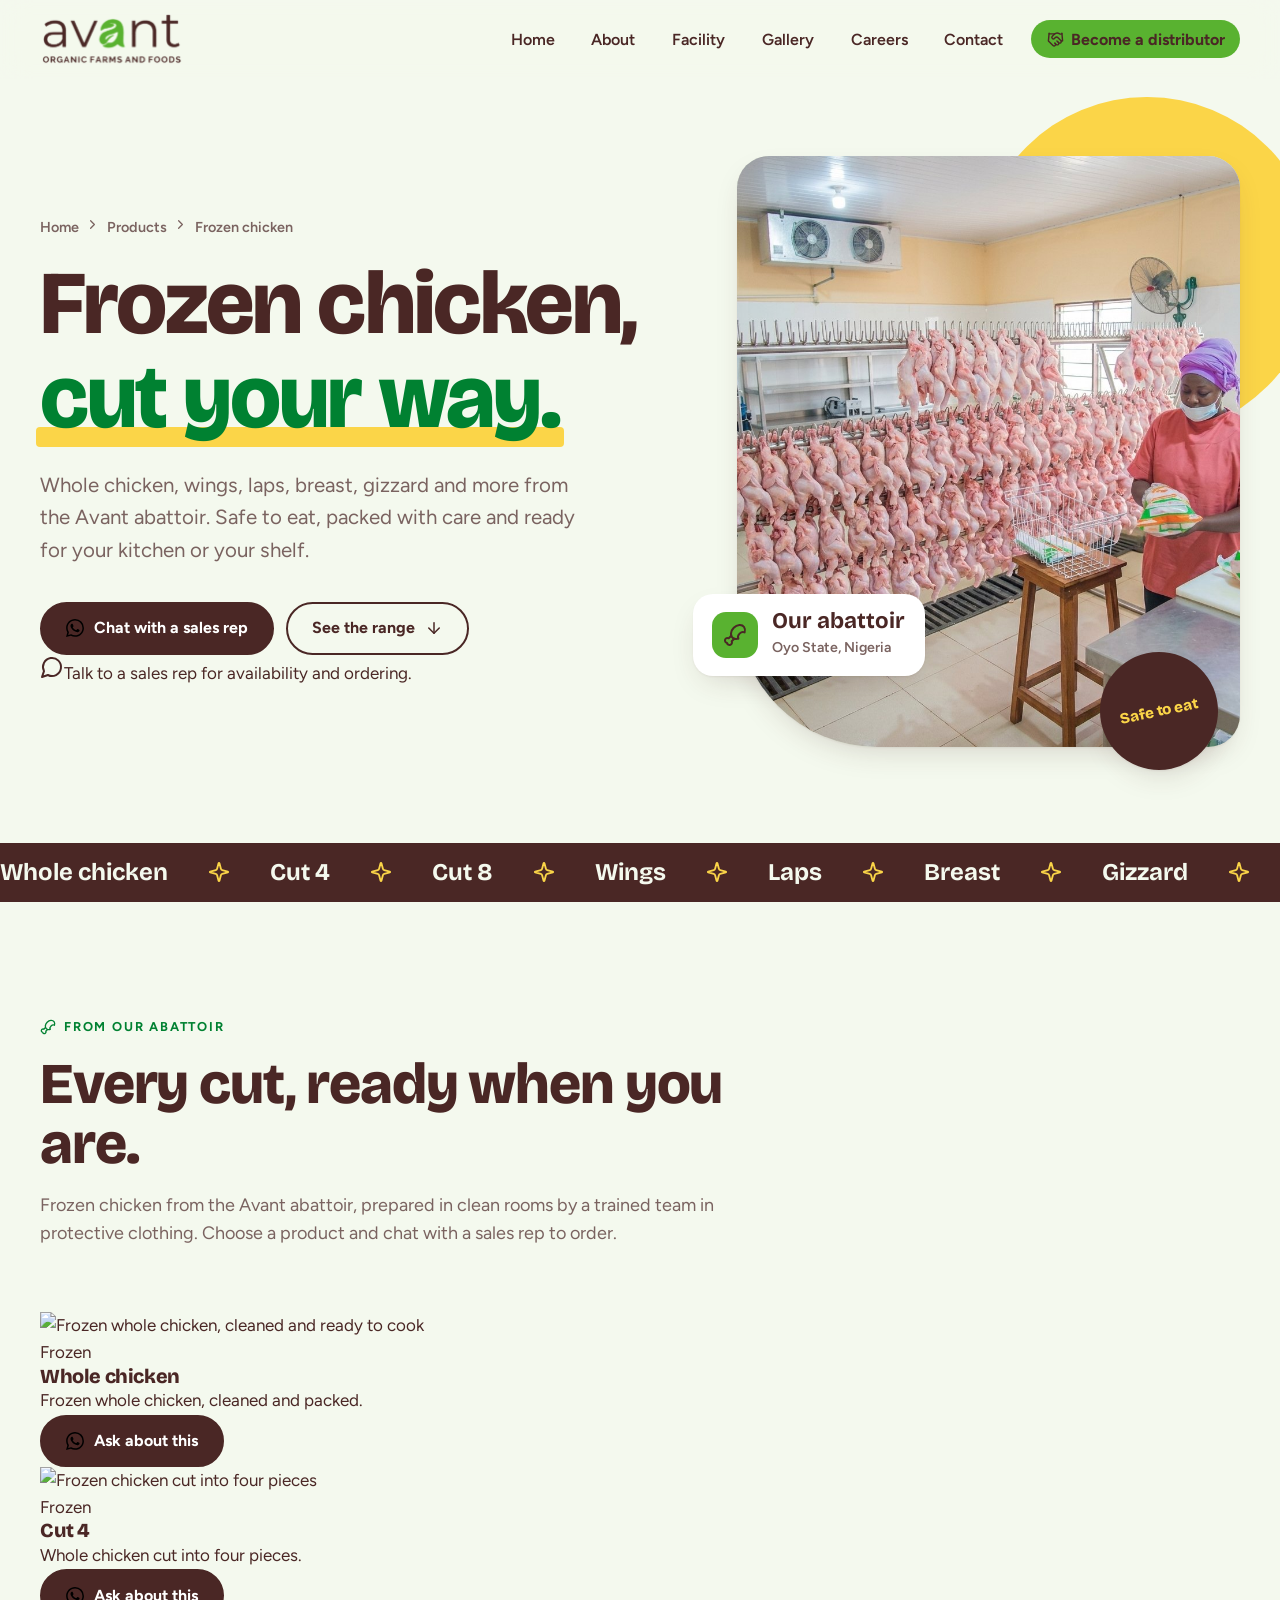
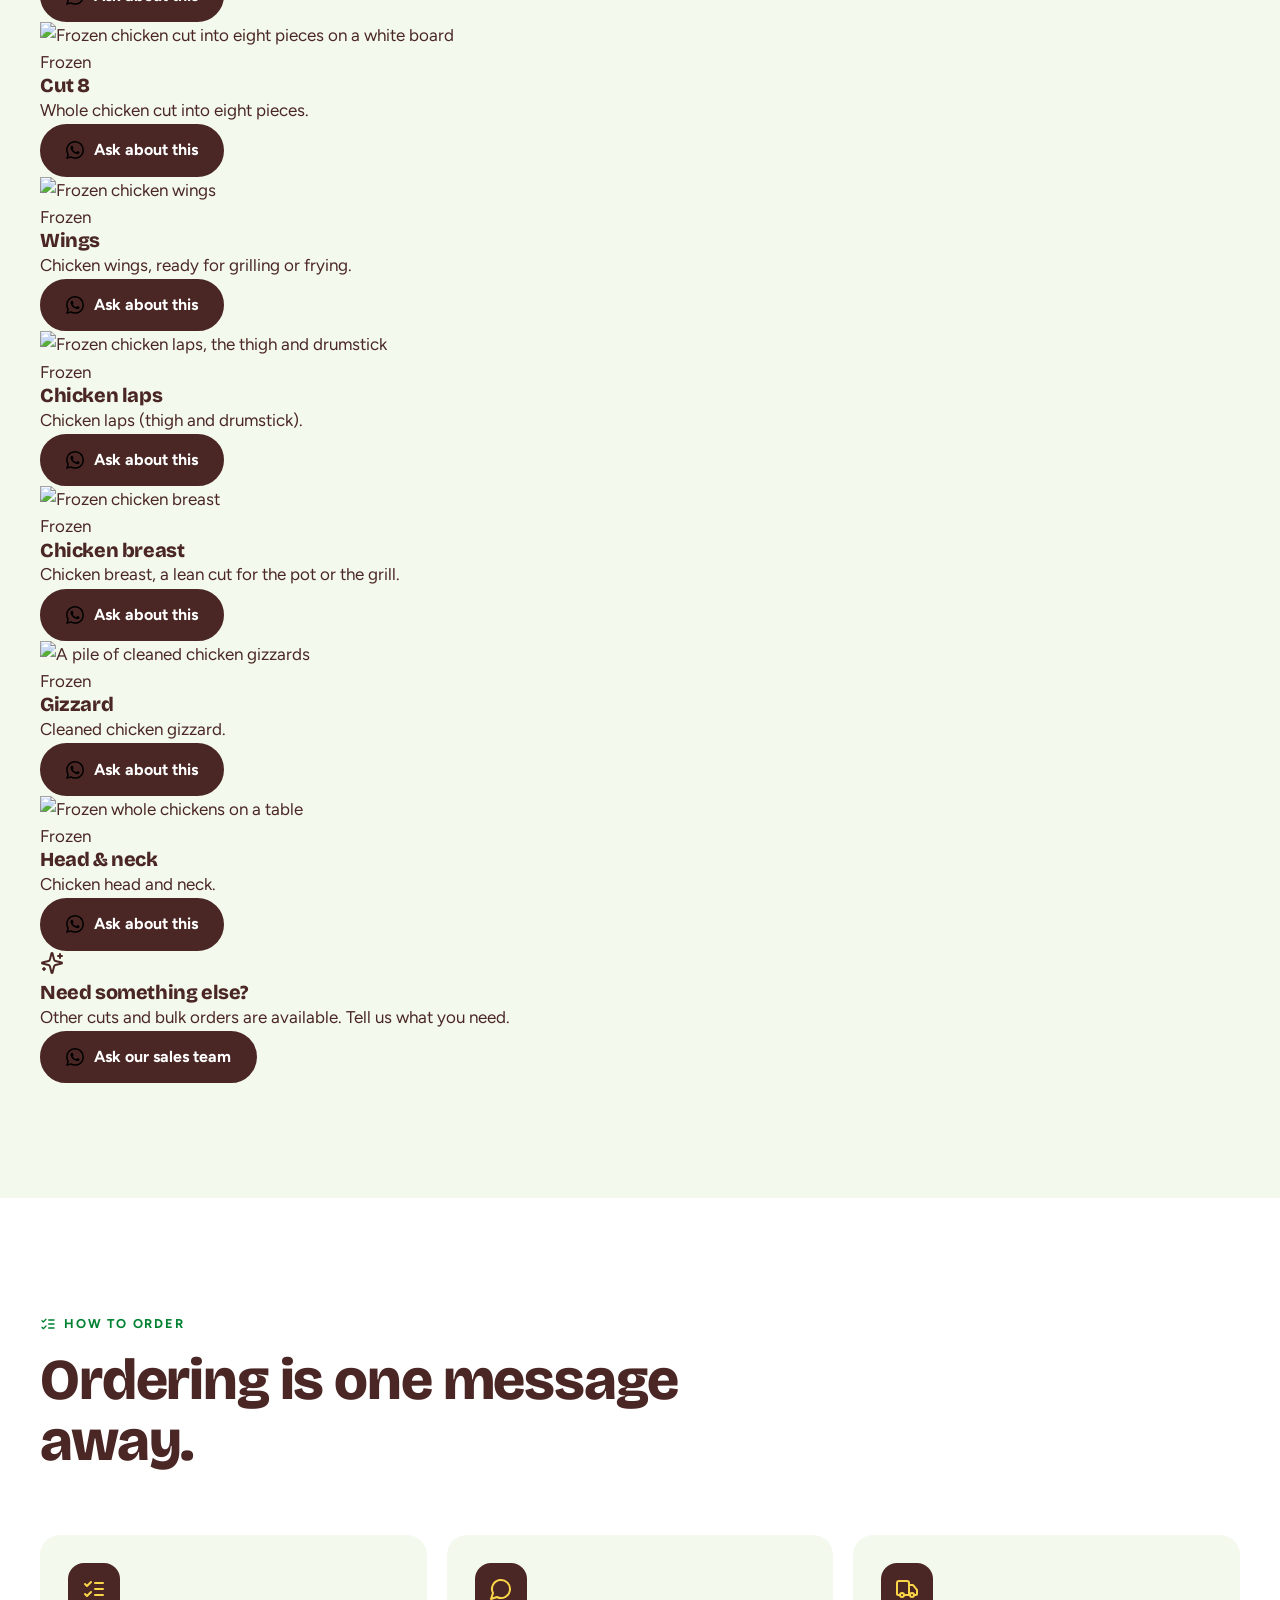
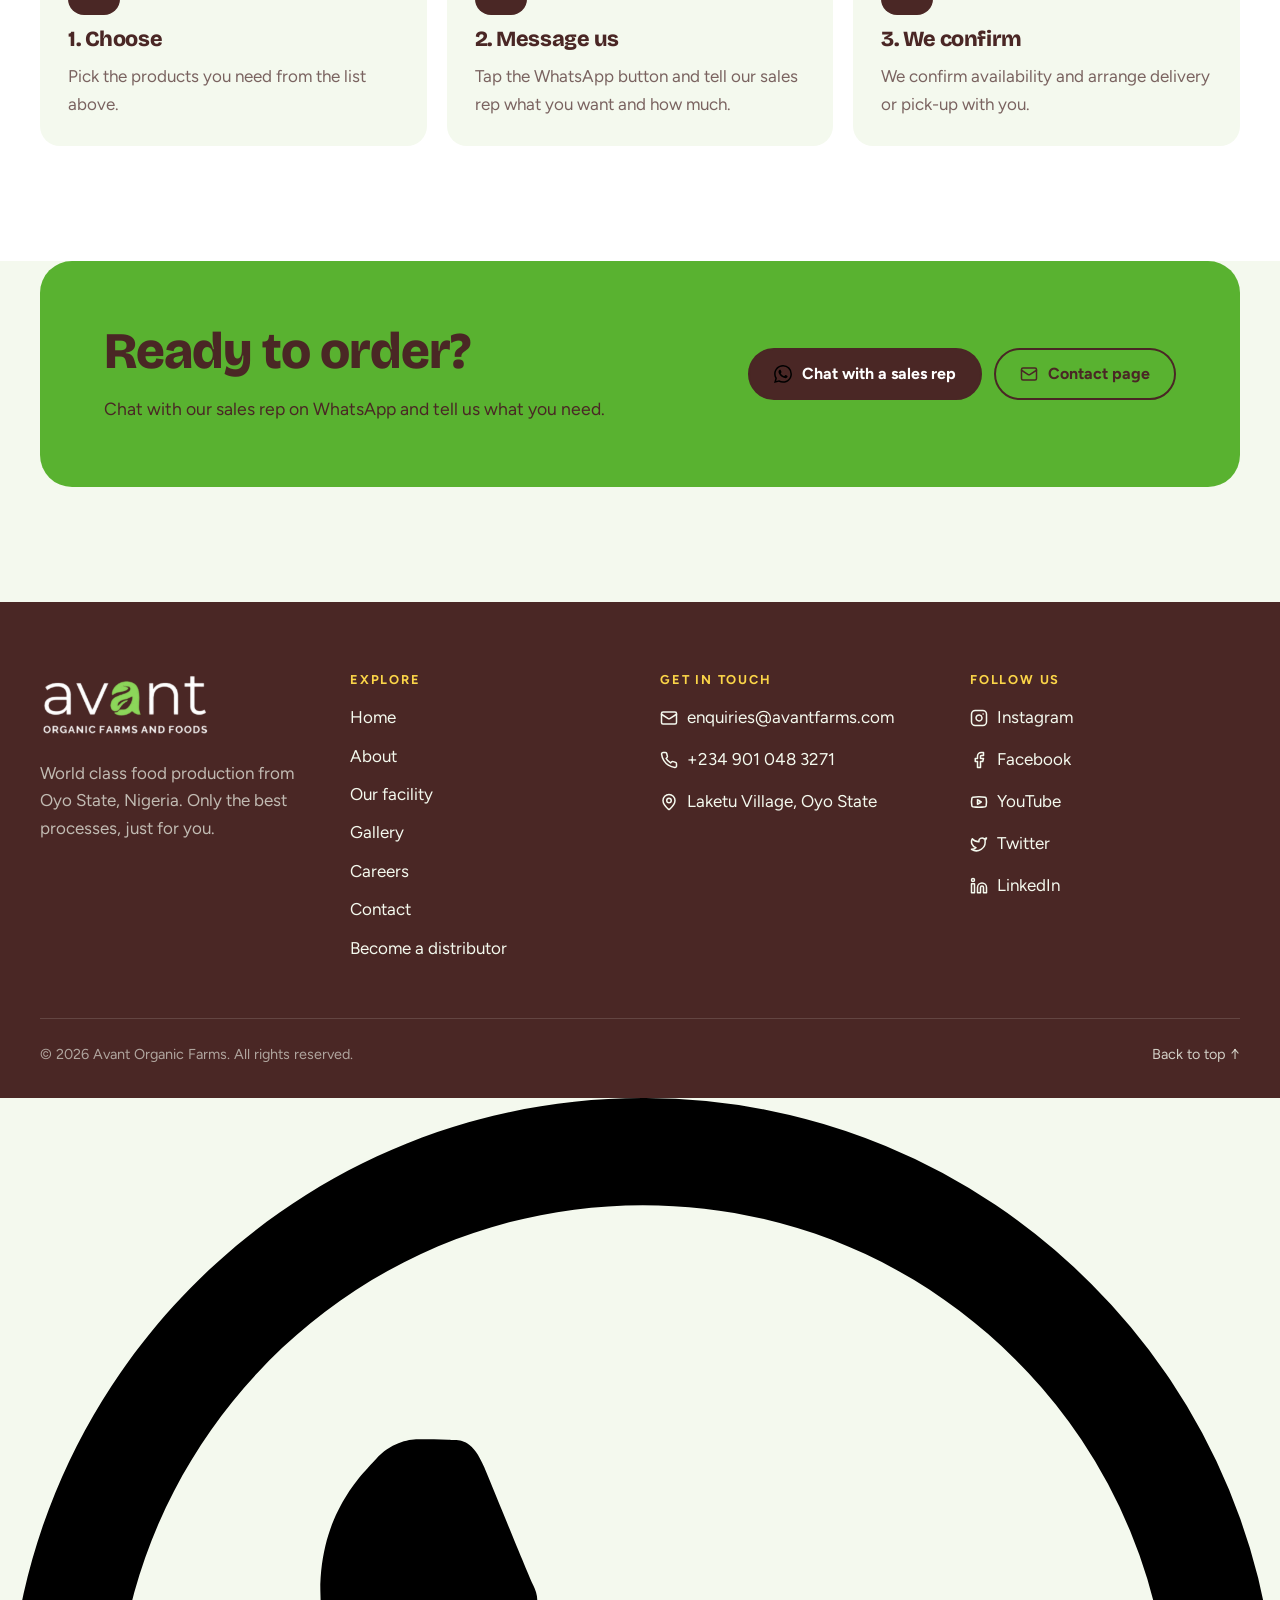
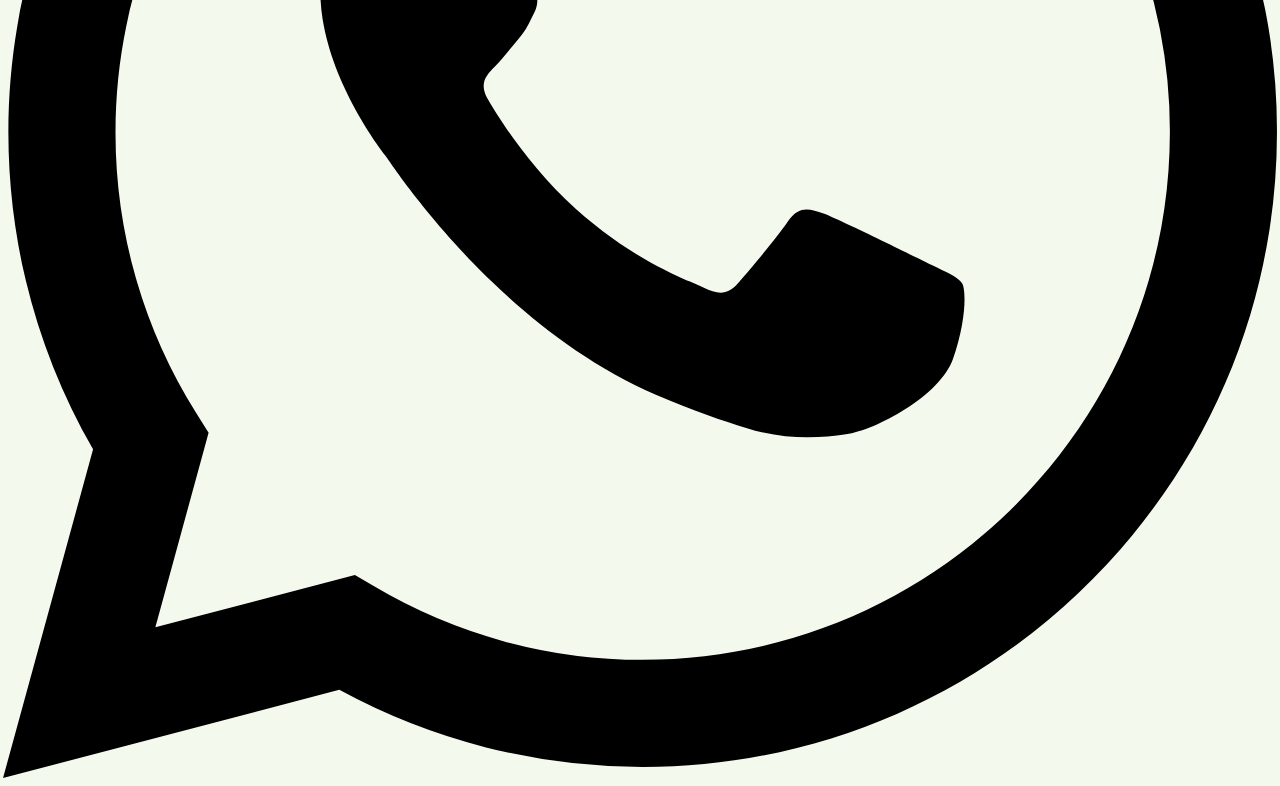
==== abattoir.html @ abe4d598 "Add files via upload" ====
<!DOCTYPE html>
<html lang="en">


<head>
<meta charset="UTF-8">
<meta name="viewport" content="width=device-width, initial-scale=1">
<title>Frozen Chicken | Avant Organic Farms and Foods</title>
<meta name="description" content="Frozen chicken from the Avant abattoir: whole chicken, cut 4, cut 8, wings, laps, breast, gizzard, head and neck. Chat with a sales rep on WhatsApp to order.">
<meta name="theme-color" content="#4a2725">
<meta name="color-scheme" content="light">
<link rel="icon" type="image/png" href="m/avant-mark.png">
<link rel="preconnect" href="https://fonts.googleapis.com/">
<link rel="preconnect" href="https://fonts.gstatic.com/" crossorigin>
<link href="https://fonts.googleapis.com/css2?family=Bricolage+Grotesque:opsz,wght@12..96,500;12..96,700;12..96,800&amp;family=Figtree:wght@400;500;600;700&amp;display=swap" rel="stylesheet">
<script src="assets/lucide.min.js"></script>
<script>document.documentElement.classList.add('js');</script>
<style>
:root{
  --ink:#4a2725; --ink-2:#3d1f1e; --slate:#7a6360;
  --orange:#59b230; --coral:#008131; --sun:#fbd548;
  --cream:#f4f9ee; --cream-2:#e4f0d9; --paper:#ffffff;
  --line:rgba(74,39,37,.12);
  --display:"Bricolage Grotesque", system-ui, sans-serif;
  --body:"Figtree", system-ui, sans-serif;
  --r-sm:12px; --r-md:20px; --r-lg:32px;
  --shadow:0 1px 2px rgba(74,39,37,.06), 0 12px 32px -12px rgba(74,39,37,.22);
  --ease:cubic-bezier(.22,1,.36,1);
  color-scheme:light;
}
*,*::before,*::after{box-sizing:border-box}
html{scroll-behavior:smooth;-webkit-text-size-adjust:100%}
body{margin:0;font-family:var(--body);font-size:1.0625rem;line-height:1.6;color:var(--ink);background:var(--cream);-webkit-font-smoothing:antialiased}
img{max-width:100%;display:block}
a{color:inherit}
h1,h2,h3{font-family:var(--display);line-height:1.05;letter-spacing:-.02em;margin:0;font-weight:800}
p{margin:0}
:focus-visible{outline:3px solid var(--orange);outline-offset:3px;border-radius:6px}
.skip{position:absolute;left:1rem;top:-4rem;background:var(--ink);color:#fff;padding:.7rem 1rem;border-radius:10px;z-index:200;text-decoration:none;font-weight:600;transition:top .2s}
.skip:focus{top:1rem}
.wrap{width:min(1200px,100% - 2.5rem);margin-inline:auto}
.eyebrow{display:inline-flex;align-items:center;gap:.5rem;font-weight:700;font-size:.8rem;letter-spacing:.14em;text-transform:uppercase;color:var(--coral)}
.eyebrow svg{width:16px;height:16px}
section{padding-block:clamp(4.5rem,9vw,8rem)}
.section-head{display:grid;gap:1rem;max-width:44rem;margin-bottom:clamp(2.5rem,5vw,4rem)}
.section-head h2{font-size:clamp(2.2rem,5vw,3.6rem)}
.section-head p{color:var(--slate);font-size:1.125rem}

/* Buttons */
.btn{--bg:var(--ink);--fg:#fff;display:inline-flex;align-items:center;gap:.6rem;padding:.95rem 1.5rem;border-radius:999px;background:var(--bg);color:var(--fg);font:700 1rem/1 var(--body);text-decoration:none;border:2px solid var(--bg);cursor:pointer;transition:transform .25s var(--ease),box-shadow .25s var(--ease),background-color .2s}
.btn svg{width:18px;height:18px;transition:transform .25s var(--ease)}
.btn:hover{transform:translateY(-2px);box-shadow:0 10px 24px -10px rgba(74,39,37,.55)}
.btn:hover svg{transform:translateX(3px)}
.btn:active{transform:translateY(0) scale(.97);box-shadow:none}
.btn--orange{--bg:var(--orange);--fg:var(--ink)}
.btn--ghost{background:transparent;color:var(--ink)}
.btn--ghost:hover{background:var(--ink);color:#fff}

/* Hero */
.hero{padding-block:clamp(2.5rem,6vw,5rem) clamp(4rem,8vw,6rem);position:relative;overflow:hidden}
.hero__grid{display:grid;gap:3rem;align-items:center}
@media (min-width:960px){.hero__grid{grid-template-columns:1.05fr .95fr}}
.hero h1{font-size:clamp(2.75rem,7vw,5.6rem);margin-block:1.1rem 1.5rem}
.hero h1 .hl{position:relative;white-space:nowrap;color:var(--coral)}
.hero h1 .hl::after{content:"";position:absolute;left:-.04em;right:-.04em;bottom:.04em;height:.22em;background:var(--sun);z-index:-1;border-radius:4px;transform-origin:left;animation:swipe 1s .5s var(--ease) both}
@keyframes swipe{from{transform:scaleX(0)}to{transform:scaleX(1)}}
.hero__lead{font-size:clamp(1.1rem,1.6vw,1.3rem);color:var(--slate);max-width:34rem}
.hero__ctas{display:flex;flex-wrap:wrap;gap:.8rem;margin-top:2.2rem}
.hero__trust{display:flex;flex-wrap:wrap;gap:1.4rem;margin-top:2.4rem;color:var(--slate);font-weight:600;font-size:.95rem}
.hero__trust span{display:inline-flex;align-items:center;gap:.45rem}
.hero__trust svg{width:18px;height:18px;color:var(--coral)}
.hero__media{position:relative;aspect-ratio:5/5.4}
.hero__photo{position:absolute;inset:0 0 0 8%;border-radius:var(--r-lg) var(--r-lg) var(--r-lg) 140px;overflow:hidden;box-shadow:var(--shadow);background:var(--cream-2)}
.hero__photo img{width:100%;height:100%;object-fit:cover}
.hero__blob{position:absolute;width:62%;aspect-ratio:1;border-radius:50%;background:var(--sun);right:-14%;top:-10%;z-index:-1}
.hero__badge{position:absolute;left:0;bottom:12%;background:var(--paper);border-radius:var(--r-md);padding:1rem 1.2rem;display:flex;gap:.9rem;align-items:center;box-shadow:var(--shadow);animation:bob 5s ease-in-out infinite}
.hero__badge .ic{width:46px;height:46px;border-radius:14px;background:var(--orange);display:grid;place-items:center;color:var(--ink)}
.hero__badge strong{display:block;font-family:var(--display);font-size:1.4rem;line-height:1}
.hero__badge small{color:var(--slate);font-weight:600}
.hero__sticker{position:absolute;right:4%;bottom:-4%;width:118px;aspect-ratio:1;border-radius:50%;background:var(--ink);color:var(--sun);display:grid;place-items:center;text-align:center;font:800 .95rem/1.1 var(--display);transform:rotate(-12deg);box-shadow:var(--shadow);padding:1rem}
@keyframes bob{50%{transform:translateY(-10px)}}

/* Marquee */
.marquee{background:var(--ink);color:var(--cream);padding-block:1.1rem;overflow:hidden}
.marquee__track{display:flex;gap:2.5rem;width:max-content;animation:marquee 32s linear infinite}
.marquee span{display:inline-flex;align-items:center;gap:2.5rem;font:700 clamp(1.1rem,2vw,1.5rem)/1 var(--display);white-space:nowrap}
.marquee svg{width:22px;height:22px;color:var(--sun)}
@keyframes marquee{to{transform:translateX(-50%)}}

/* Aisles */
.aisles__grid{display:grid;gap:1.25rem;grid-template-columns:repeat(auto-fit,minmax(min(100%,250px),1fr))}
.aisle{position:relative;border-radius:var(--r-md);overflow:hidden;aspect-ratio:3/4;background:var(--cream-2);isolation:isolate;box-shadow:var(--shadow)}
.aisle img{width:100%;height:100%;object-fit:cover;transition:transform .7s var(--ease)}
.aisle::after{content:"";position:absolute;inset:0;background:linear-gradient(180deg,transparent 40%,rgba(74,39,37,.88));z-index:0}
.aisle:hover img{transform:scale(1.06)}
.aisle__body{position:absolute;inset:auto 0 0 0;padding:1.4rem;color:#fff;z-index:1}
.aisle__body .tag{display:inline-grid;place-items:center;width:42px;height:42px;border-radius:12px;background:var(--sun);color:var(--ink);margin-bottom:.9rem;transition:transform .35s var(--ease)}
.aisle:hover .tag{transform:rotate(-10deg) scale(1.08)}
.aisle__body h3{font-size:1.6rem;margin-bottom:.35rem}
.aisle__body p{font-size:.95rem;opacity:.88}

/* Story */
.story{background:var(--paper)}
.story__grid{display:grid;gap:3rem;align-items:center}
@media (min-width:900px){.story__grid{grid-template-columns:.9fr 1.1fr}}
.story__img{border-radius:var(--r-lg);overflow:hidden;aspect-ratio:4/3;box-shadow:var(--shadow);background:var(--cream-2)}
.story__img img{width:100%;height:100%;object-fit:cover}
.story h2{font-size:clamp(2.1rem,4.4vw,3.3rem);margin-block:1rem 1.2rem}
.story p{color:var(--slate);font-size:1.1rem}
.stats{display:grid;grid-template-columns:repeat(3,1fr);gap:1rem;margin-block:2.2rem}
.stat{border-top:3px solid var(--orange);padding-top:.9rem}
.stat strong{display:block;font:800 clamp(1.9rem,4vw,2.8rem)/1 var(--display)}
.stat span{color:var(--slate);font-size:.92rem;font-weight:600}
.values{display:flex;flex-wrap:wrap;gap:.5rem;margin-bottom:2rem}
.values li{list-style:none;padding:.45rem .9rem;border-radius:999px;background:var(--cream);font-weight:600;font-size:.92rem;border:1px solid var(--line)}
.values{padding:0;margin-top:0}

/* Branches */
.branches__bar{display:flex;flex-wrap:wrap;gap:1rem;justify-content:space-between;align-items:end;margin-bottom:2rem}
.field{display:grid;gap:.45rem}
.field > label,.legend{font-weight:700;font-size:.92rem}
.count{color:var(--slate);font-weight:600}
.branch-list{display:grid;gap:1rem;grid-template-columns:repeat(auto-fill,minmax(min(100%,320px),1fr));padding:0;margin:0}
.branch{list-style:none;background:var(--paper);border:1px solid var(--line);border-radius:var(--r-md);padding:1.5rem;display:grid;gap:.9rem;transition:transform .3s var(--ease),box-shadow .3s var(--ease),border-color .3s}
.branch:hover{transform:translateY(-4px);box-shadow:var(--shadow);border-color:transparent}
.branch[hidden]{display:none}
.branch__top{display:flex;align-items:center;justify-content:space-between;gap:1rem}
.branch h3{font-size:1.45rem}
.chip{font-size:.75rem;font-weight:700;padding:.3rem .65rem;border-radius:999px;background:var(--cream);color:var(--slate);white-space:nowrap}
.branch address{font-style:normal;color:var(--slate);display:flex;gap:.6rem}
.branch address svg{flex:none;width:20px;height:20px;color:var(--coral);margin-top:.15rem}
.branch a.dir{display:inline-flex;align-items:center;gap:.4rem;font-weight:700;text-decoration:none;color:var(--ink);width:fit-content;border-bottom:2px solid var(--sun);padding-bottom:2px;transition:gap .25s var(--ease)}
.branch a.dir:hover{gap:.7rem}
.branch a.dir svg{width:17px;height:17px}

/* Select (base-select with fallback) */
.select{appearance:none;-webkit-appearance:none;font:600 1rem var(--body);color:var(--ink);background:var(--paper) url("data:image/svg+xml,%3Csvg xmlns='http://www.w3.org/2000/svg' width='20' height='20' viewBox='0 0 24 24' fill='none' stroke='%2359b230' stroke-width='2.5' stroke-linecap='round' stroke-linejoin='round'%3E%3Cpath d='m6 9 6 6 6-6'/%3E%3C/svg%3E") no-repeat right 1rem center;border:2px solid var(--line);border-radius:14px;padding:.85rem 3rem .85rem 1rem;min-width:240px;cursor:pointer;transition:border-color .2s,box-shadow .2s}
.select:hover{border-color:rgba(74,39,37,.3)}
.select:focus-visible{outline:none;border-color:var(--orange);box-shadow:0 0 0 4px rgba(89,178,48,.2)}
@supports (appearance:base-select){
  .select,.select::picker(select){appearance:base-select}
  .select{background-image:none;display:flex;align-items:center;justify-content:space-between;gap:1rem;padding-right:1rem}
  .select::picker-icon{content:"";width:20px;height:20px;background:url("data:image/svg+xml,%3Csvg xmlns='http://www.w3.org/2000/svg' width='20' height='20' viewBox='0 0 24 24' fill='none' stroke='%2359b230' stroke-width='2.5' stroke-linecap='round' stroke-linejoin='round'%3E%3Cpath d='m6 9 6 6 6-6'/%3E%3C/svg%3E") center/contain no-repeat;transition:transform .3s var(--ease)}
  .select:open::picker-icon{transform:rotate(180deg)}
  .select::picker(select){border:1px solid var(--line);border-radius:16px;background:var(--paper);box-shadow:var(--shadow);padding:.4rem;margin-top:.4rem;opacity:0;transform:translateY(-6px);transition:opacity .2s,transform .25s var(--ease),overlay .25s allow-discrete,display .25s allow-discrete}
  .select:open::picker(select){opacity:1;transform:none}
  @starting-style{.select:open::picker(select){opacity:0;transform:translateY(-6px)}}
  .select option{padding:.7rem .9rem;border-radius:10px;font-weight:600;color:var(--ink);display:flex;gap:.6rem;align-items:center;cursor:pointer}
  .select option:hover,.select option:focus-visible{background:var(--cream);outline:none}
  .select option:checked{background:var(--ink);color:#fff}
  .select option::checkmark{color:var(--sun)}
}

/* Rewards */
.rewards{background:var(--ink);color:var(--cream);position:relative;overflow:hidden}
.rewards::before{content:"";position:absolute;width:520px;aspect-ratio:1;border-radius:50%;background:radial-gradient(circle,rgba(251,213,72,.22),transparent 65%);top:-160px;right:-120px}
.rewards__grid{display:grid;gap:3rem;position:relative}
@media (min-width:960px){.rewards__grid{grid-template-columns:1fr 1fr;align-items:start}}
.rewards .eyebrow{color:var(--sun)}
.rewards h2{font-size:clamp(2.3rem,5vw,3.8rem);margin-block:1rem 1.2rem}
.rewards__lead{color:rgba(244,249,238,.78);font-size:1.15rem;max-width:30rem}
.perks{display:grid;gap:1rem;margin:2rem 0;padding:0}
.perks li{list-style:none;display:flex;gap:1rem;align-items:center;font-weight:600}
.perks .ic{flex:none;width:44px;height:44px;border-radius:14px;background:rgba(251,213,72,.14);color:var(--sun);display:grid;place-items:center}
.perks svg{width:22px;height:22px}
.card-visual{display:flex;align-items:center;gap:1rem;background:linear-gradient(135deg,var(--orange),#8bd35f);color:var(--ink);border-radius:var(--r-md);padding:1.2rem 1.4rem;max-width:360px;transform:rotate(-3deg);box-shadow:0 20px 40px -18px rgba(0,0,0,.6);transition:transform .5s var(--ease)}
.card-visual:hover{transform:rotate(0) scale(1.02)}
.card-visual img{width:58px;height:58px;background:#fff;border-radius:14px;padding:6px}
.card-visual strong{font:800 1.25rem/1.1 var(--display);display:block}
.card-visual small{font-weight:600}
.form{background:var(--paper);color:var(--ink);border-radius:var(--r-lg);padding:clamp(1.5rem,4vw,2.5rem);display:grid;gap:1.15rem;box-shadow:0 30px 60px -30px rgba(0,0,0,.6)}
.form h3{font-size:1.7rem}
.form .sub{color:var(--slate);margin-top:-.6rem}
.form .row{display:grid;gap:1.15rem}
@media (min-width:560px){.form .row{grid-template-columns:1fr 1fr}}
.input{font:500 1rem var(--body);color:var(--ink);background:var(--cream);border:2px solid transparent;border-radius:14px;padding:.85rem 1rem;width:100%;transition:border-color .2s,background-color .2s,box-shadow .2s}
.input::placeholder{color:#9a8683}
.input:hover{border-color:var(--line)}
.input:focus-visible{outline:none;background:#fff;border-color:var(--orange);box-shadow:0 0 0 4px rgba(89,178,48,.2)}
.form .select{width:100%;min-width:0;background-color:var(--cream);border-color:transparent}
fieldset{border:0;padding:0;margin:0;display:grid;gap:.6rem}
.choices{display:flex;flex-wrap:wrap;gap:.6rem}
.choice{display:inline-flex;align-items:center;gap:.6rem;padding:.6rem 1rem;border-radius:999px;background:var(--cream);cursor:pointer;font-weight:600;font-size:.95rem;border:2px solid transparent;transition:border-color .2s,background-color .2s}
.choice:has(input:checked){border-color:var(--ink);background:#fff}
.choice input[type=radio]{appearance:none;width:20px;height:20px;border-radius:50%;border:2px solid var(--slate);margin:0;display:grid;place-items:center;transition:border-color .2s;cursor:pointer}
.choice input[type=radio]::before{content:"";width:10px;height:10px;border-radius:50%;background:var(--orange);transform:scale(0);transition:transform .25s var(--ease)}
.choice input[type=radio]:checked{border-color:var(--ink)}
.choice input[type=radio]:checked::before{transform:scale(1)}
.check{display:flex;gap:.75rem;align-items:flex-start;font-size:.95rem;color:var(--slate);cursor:pointer}
.check input{appearance:none;flex:none;width:22px;height:22px;border-radius:7px;border:2px solid var(--slate);margin:.1rem 0 0;display:grid;place-items:center;cursor:pointer;transition:background-color .2s,border-color .2s}
.check input::before{content:"";width:11px;height:6px;border-left:2.5px solid var(--ink);border-bottom:2.5px solid var(--ink);transform:rotate(-45deg) translate(1px,-1px) scale(0);transition:transform .25s var(--ease)}
.check input:checked{background:var(--sun);border-color:var(--sun)}
.check input:checked::before{transform:rotate(-45deg) translate(1px,-1px) scale(1)}
.choice input:focus-visible,.check input:focus-visible{outline:3px solid var(--orange);outline-offset:2px}
.form .btn{justify-content:center;width:100%;padding-block:1.1rem}

/* FAQ */
.faq__grid{display:grid;gap:3rem}
@media (min-width:900px){.faq__grid{grid-template-columns:.8fr 1.2fr}}
.acc{border-top:1px solid var(--line)}
.acc__item{border-bottom:1px solid var(--line)}
.acc__btn{width:100%;display:flex;justify-content:space-between;align-items:center;gap:1rem;background:none;border:0;padding:1.4rem 0;font:700 clamp(1.1rem,2vw,1.3rem)/1.3 var(--display);color:var(--ink);text-align:left;cursor:pointer}
.acc__btn .pm{flex:none;width:38px;height:38px;border-radius:50%;background:var(--paper);border:1px solid var(--line);display:grid;place-items:center;transition:transform .35s var(--ease),background-color .2s}
.acc__btn:hover .pm{background:var(--sun);border-color:var(--sun)}
.acc__btn[aria-expanded=true] .pm{transform:rotate(45deg);background:var(--ink);color:#fff;border-color:var(--ink)}
.acc__btn .pm svg{width:18px;height:18px}
.acc__panel{display:grid;grid-template-rows:1fr;transition:grid-template-rows .4s var(--ease)}
.acc__panel > div{overflow:hidden}
.acc__panel p{color:var(--slate);padding-bottom:1.4rem;max-width:40rem}
.js .acc__panel{grid-template-rows:0fr}
.js .acc__panel.open{grid-template-rows:1fr}

/* Social / CTA */
.cta{padding-top:0}
.cta__box{background:var(--orange);border-radius:var(--r-lg);padding:clamp(2rem,5vw,4rem);display:grid;gap:2rem;align-items:center;position:relative;overflow:hidden}
@media (min-width:860px){.cta__box{grid-template-columns:1.3fr 1fr}}
.cta__box h2{font-size:clamp(2rem,4.4vw,3.2rem)}
.cta__box p{margin-top:1rem;font-size:1.1rem;max-width:32rem}
.socials{display:flex;flex-wrap:wrap;gap:.8rem}
@media (min-width:860px){.socials{justify-content:flex-end}}

/* ---------- About page ---------- */
.crumbs{display:flex;align-items:center;gap:.4rem;font-size:.9rem;font-weight:600;color:var(--slate);margin:0;padding:0;list-style:none}
.crumbs a{text-decoration:none}
.crumbs a:hover{color:var(--coral)}
.crumbs svg{width:15px;height:15px}

/* Timeline */
.journey{background:var(--paper)}
.journey__grid{display:grid;gap:3rem}
@media (min-width:960px){.journey__grid{grid-template-columns:.85fr 1.15fr;align-items:start}.journey__grid .section-head{position:sticky;top:110px}}
.timeline{list-style:none;margin:0;padding:0;position:relative;display:grid;gap:1.25rem}
.timeline::before{content:"";position:absolute;left:23px;top:24px;bottom:24px;width:2px;background:repeating-linear-gradient(to bottom,var(--line) 0 8px,transparent 8px 14px)}
.tl{position:relative;display:grid;grid-template-columns:48px 1fr;gap:1.2rem}
.tl__dot{width:48px;height:48px;border-radius:50%;background:var(--cream);border:2px solid var(--line);display:grid;place-items:center;color:var(--ink);position:relative;z-index:1;transition:background-color .3s,border-color .3s,transform .4s var(--ease)}
.tl__dot svg{width:20px;height:20px}
.tl:hover .tl__dot{background:var(--sun);border-color:var(--sun);transform:scale(1.08)}
.tl:last-child .tl__dot{background:var(--orange);border-color:var(--orange)}
.tl__card{background:var(--cream);border-radius:var(--r-md);padding:1.4rem 1.5rem}
.tl__when{font-weight:700;font-size:.8rem;letter-spacing:.12em;text-transform:uppercase;color:var(--coral)}
.tl__card h3{font-size:1.45rem;margin:.35rem 0 .5rem}
.tl__card p{color:var(--slate)}

/* Founders */
.founders__grid{display:grid;gap:1.25rem;grid-template-columns:repeat(auto-fit,minmax(min(100%,300px),1fr))}
.founder{background:var(--paper);border-radius:var(--r-lg);padding:2rem;display:grid;gap:1.2rem;border:1px solid var(--line);transition:transform .35s var(--ease),box-shadow .35s var(--ease)}
.founder:hover{transform:translateY(-4px);box-shadow:var(--shadow)}
.monogram{width:84px;height:84px;border-radius:26px;display:grid;place-items:center;font:800 2rem/1 var(--display);color:var(--ink);background:var(--sun);transform:rotate(-4deg);transition:transform .4s var(--ease)}
.founder:hover .monogram{transform:rotate(0) scale(1.05)}
.founder:nth-child(2) .monogram{background:var(--orange)}
.founder h3{font-size:1.75rem}
.founder .role{color:var(--coral);font-weight:700;font-size:.92rem;margin-top:.3rem}
.founder p{color:var(--slate)}
.founders__note{background:var(--ink);color:var(--cream);border-radius:var(--r-lg);padding:2rem;display:grid;gap:1rem;align-content:center}
.founders__note svg{width:34px;height:34px;color:var(--sun)}
.founders__note p{font:700 clamp(1.25rem,2.2vw,1.55rem)/1.3 var(--display)}

/* Mission & Vision */
.mv__grid{display:grid;gap:1.25rem}
@media (min-width:900px){.mv__grid{grid-template-columns:1fr 1fr}}
.mv{border-radius:var(--r-lg);padding:clamp(2rem,4vw,3rem);position:relative;overflow:hidden;display:grid;gap:1.1rem;align-content:start}
.mv--mission{background:var(--orange);color:var(--ink)}
.mv--vision{background:var(--ink);color:var(--cream)}
.mv__icon{width:60px;height:60px;border-radius:18px;display:grid;place-items:center;background:rgba(255,255,255,.25)}
.mv--vision .mv__icon{background:rgba(251,213,72,.15);color:var(--sun)}
.mv__icon svg{width:28px;height:28px}
.mv h3{font-size:clamp(2rem,4vw,2.8rem)}
.mv p{font-size:1.12rem;line-height:1.65}
.mv--vision p{color:rgba(244,249,238,.82)}
.mv::after{content:"";position:absolute;width:260px;aspect-ratio:1;border-radius:50%;right:-90px;bottom:-110px;border:44px solid rgba(255,255,255,.12)}
.mv--vision::after{border-color:rgba(251,213,72,.1)}

/* Values */
.values-sec__grid{display:grid;gap:3rem;align-items:start}
@media (min-width:960px){.values-sec__grid{grid-template-columns:.9fr 1.1fr}}
.values-sec__img{border-radius:var(--r-lg);overflow:hidden;aspect-ratio:1;box-shadow:var(--shadow);background:var(--cream-2)}
.values-sec__img img{width:100%;height:100%;object-fit:cover}
.acc__btn .vlead{display:flex;align-items:center;gap:.9rem}
.acc__btn .vic{flex:none;width:42px;height:42px;border-radius:12px;background:var(--cream-2);display:grid;place-items:center;color:var(--coral);transition:background-color .2s}
.acc__btn[aria-expanded=true] .vic{background:var(--sun);color:var(--ink)}
.acc__btn .vic svg{width:20px;height:20px}

/* Promise */
.promise{background:var(--paper)}
.promise__grid{display:grid;gap:1.25rem;grid-template-columns:repeat(auto-fit,minmax(min(100%,240px),1fr))}
.pcard{background:var(--cream);border-radius:var(--r-md);padding:1.75rem;display:grid;gap:.8rem;align-content:start;transition:transform .35s var(--ease),background-color .3s}
.pcard:hover{transform:translateY(-4px);background:var(--cream-2)}
.pcard .ic{width:52px;height:52px;border-radius:16px;background:var(--ink);color:var(--sun);display:grid;place-items:center;transition:transform .4s var(--ease)}
.pcard:hover .ic{transform:rotate(-8deg)}
.pcard .ic svg{width:24px;height:24px}
.pcard h3{font-size:1.35rem}
.pcard p{color:var(--slate)}

/* Branch chips */
.where__list{display:flex;flex-wrap:wrap;gap:.7rem;list-style:none;margin:0;padding:0}
.where__list a{display:inline-flex;align-items:center;gap:.5rem;padding:.8rem 1.2rem;border-radius:999px;background:var(--paper);border:1px solid var(--line);text-decoration:none;font-weight:700;transition:background-color .2s,color .2s,transform .25s var(--ease),border-color .2s}
.where__list a svg{width:17px;height:17px;color:var(--coral);transition:color .2s}
.where__list a:hover{background:var(--ink);color:#fff;border-color:var(--ink);transform:translateY(-2px)}
.where__list a:hover svg{color:var(--sun)}
.where{padding-top:clamp(3rem,6vw,5rem)}

/* Reveal */
.js .reveal{opacity:0;transform:translateY(28px);transition:opacity .8s var(--ease),transform .8s var(--ease);transition-delay:var(--d,0s)}
.js .reveal.in{opacity:1;transform:none}

@media (prefers-reduced-motion:reduce){
  *,*::before,*::after{animation-duration:.01ms!important;animation-iteration-count:1!important;transition-duration:.01ms!important;scroll-behavior:auto!important}
  .js .reveal{opacity:1;transform:none}
  .marquee__track{animation:none}
}
</style>
<link rel="stylesheet" href="assets/extras.css">
</head>
<body>
<a class="skip" href="#main">Skip to content</a>

<!-- hh:shared header aria-current="page" -->
<link href="https://fonts.googleapis.com/css2?family=Bricolage+Grotesque:opsz,wght@12..96,500;12..96,700;12..96,800&amp;family=Figtree:wght@400;500;600;700&amp;display=swap" rel="stylesheet">
<style data-hh-shared-styles="header" data-hh-shared-source="/">
:where(#top) {
  --ink:#4a2725; --ink-2:#3d1f1e; --slate:#7a6360;
  --orange:#59b230; --coral:#008131; --sun:#fbd548;
  --cream:#f4f9ee; --cream-2:#e4f0d9; --paper:#ffffff;
  --line:rgba(74,39,37,.12);
  --display:"Bricolage Grotesque", system-ui, sans-serif;
  --body:"Figtree", system-ui, sans-serif;
  --r-sm:12px; --r-md:20px; --r-lg:32px;
  --shadow:0 1px 2px rgba(74,39,37,.06), 0 12px 32px -12px rgba(74,39,37,.22);
  --ease:cubic-bezier(.22,1,.36,1);}

:where(#top) {font-family:var(--body, "Figtree", system-ui, sans-serif);font-size:1.0625rem;line-height:1.6;color:var(--ink, #4a2725);}

:is(:root):where(#top, #top *) {
  --ink:#4a2725; --ink-2:#3d1f1e; --slate:#7a6360;
  --orange:#59b230; --coral:#008131; --sun:#fbd548;
  --cream:#f4f9ee; --cream-2:#e4f0d9; --paper:#ffffff;
  --line:rgba(74,39,37,.12);
  --display:"Bricolage Grotesque", system-ui, sans-serif;
  --body:"Figtree", system-ui, sans-serif;
  --r-sm:12px; --r-md:20px; --r-lg:32px;
  --shadow:0 1px 2px rgba(74,39,37,.06), 0 12px 32px -12px rgba(74,39,37,.22);
  --ease:cubic-bezier(.22,1,.36,1);
  color-scheme:light;
}

:is(*):where(#top, #top *), :is(*):where(#top, #top *)::before, :is(*):where(#top, #top *)::after {box-sizing:border-box}

:is(img):where(#top, #top *) {max-width:100%;display:block}

:is(a):where(#top, #top *) {color:inherit}

:is(:focus-visible):where(#top, #top *) {outline:3px solid var(--orange, #59b230);outline-offset:3px;border-radius:6px}

:is(.eyebrow svg):where(#top, #top *) {width:16px;height:16px}

:is(.btn svg):where(#top, #top *) {width:18px;height:18px;transition:transform .25s var(--ease, cubic-bezier(.22,1,.36,1))}

:is(.btn:hover svg):where(#top, #top *) {transform:translateX(3px)}

:is(.hero__trust span):where(#top, #top *) {display:inline-flex;align-items:center;gap:.45rem}

:is(.hero__trust svg):where(#top, #top *) {width:18px;height:18px;color:var(--coral)}

:is(.hero__photo img):where(#top, #top *) {width:100%;height:100%;object-fit:cover}

:is(.marquee span):where(#top, #top *) {display:inline-flex;align-items:center;gap:2.5rem;font:700 clamp(1.1rem,2vw,1.5rem)/1 var(--display, "Bricolage Grotesque", system-ui, sans-serif);white-space:nowrap}

:is(.marquee svg):where(#top, #top *) {width:22px;height:22px;color:var(--sun, #fbd548)}

:is(.aisle img):where(#top, #top *) {width:100%;height:100%;object-fit:cover;transition:transform .7s var(--ease, cubic-bezier(.22,1,.36,1))}

:is(.aisle:hover img):where(#top, #top *) {transform:scale(1.06)}

:is(.story__img img):where(#top, #top *) {width:100%;height:100%;object-fit:cover}

:is(.stat span):where(#top, #top *) {color:var(--slate, #7a6360);font-size:.92rem;font-weight:600}

:is(.values li):where(#top, #top *) {list-style:none;padding:.45rem .9rem;border-radius:999px;background:var(--cream, #f4f9ee);font-weight:600;font-size:.92rem;border:1px solid var(--line, rgba(74,39,37,.12))}

:is(.branch address svg):where(#top, #top *) {flex:none;width:20px;height:20px;color:var(--coral);margin-top:.15rem}

:is(.branch a.dir svg):where(#top, #top *) {width:17px;height:17px}

:is(.perks li):where(#top, #top *) {list-style:none;display:flex;gap:1rem;align-items:center;font-weight:600}

:is(.perks svg):where(#top, #top *) {width:22px;height:22px}

:is(.card-visual img):where(#top, #top *) {width:58px;height:58px;background:#fff;border-radius:14px;padding:6px}

:is(.acc__btn .pm svg):where(#top, #top *) {width:18px;height:18px}

:is(.acc__panel > div):where(#top, #top *) {overflow:hidden}

@media (prefers-reduced-motion:reduce) {
  :is(*):where(#top, #top *), :is(*):where(#top, #top *)::before, :is(*):where(#top, #top *)::after {animation-duration:.01ms!important;animation-iteration-count:1!important;transition-duration:.01ms!important;scroll-behavior:auto!important}
}

:is(.hh-footer__brand img):where(#top, #top *) {height:46px;width:auto;background:#f4f9ee;border-radius:12px;padding:6px 10px}

:is(.hh-footer ul):where(#top, #top *) {list-style:none;margin:0;padding:0;display:grid;gap:.7rem}

:is(.hh-footer a):where(#top, #top *) {color:#f4f9ee;text-decoration:none;display:inline-flex;align-items:center;gap:.55rem;transition:color .2s,transform .25s cubic-bezier(.22,1,.36,1)}

:is(.hh-footer a:hover):where(#top, #top *) {color:var(--sun,#fbd548);transform:translateX(3px)}

:is(.hh-footer svg):where(#top, #top *) {width:18px;height:18px;flex:none}

:is(.hh-footer__base a):where(#top, #top *) {color:rgba(244,249,238,.8)}

@media (prefers-reduced-motion:reduce) {
  :is(.hh-footer a):where(#top, #top *) {transition:none}
}
</style><header class="hh-header" id="top">
  <style>
    .hh-header{position:sticky;top:0;z-index:100;background:rgba(244,249,238,.86);backdrop-filter:saturate(1.4) blur(14px);-webkit-backdrop-filter:saturate(1.4) blur(14px);border-bottom:1px solid transparent;transition:border-color .3s,box-shadow .3s}
    .hh-header.scrolled{border-color:rgba(74,39,37,.1);box-shadow:0 8px 24px -18px rgba(74,39,37,.5)}
    .hh-nav{width:min(1200px,100% - 2.5rem);margin-inline:auto;display:flex;align-items:center;justify-content:space-between;gap:1rem;height:78px}
    .hh-logo img{height:52px;width:auto}
    .hh-links{display:flex;align-items:center;gap:.4rem;list-style:none;margin:0;padding:0}
    .hh-links a{position:relative;display:block;padding:.6rem .95rem;border-radius:999px;font:600 1rem "Figtree",system-ui,sans-serif;color:var(--ink,#4a2725);text-decoration:none;transition:background-color .2s}
    .hh-links a:hover{background:rgba(74,39,37,.07)}
    .hh-links a[aria-current=page]{background:var(--ink,#4a2725);color:#fff}
    .hh-links .hh-cta{background:var(--orange,#59b230);color:var(--ink,#4a2725);font-weight:700;margin-left:.4rem;display:inline-flex;align-items:center;gap:.45rem;transition:transform .25s cubic-bezier(.22,1,.36,1)}
    .hh-links .hh-cta:hover{background:var(--orange,#59b230);transform:translateY(-2px)}
    .hh-links .hh-cta svg{width:17px;height:17px}
    .hh-toggle{display:none;width:48px;height:48px;border-radius:14px;border:1px solid rgba(74,39,37,.15);background:#fff;cursor:pointer;place-items:center;color:var(--ink,#4a2725)}
    .hh-toggle span{display:block;width:20px;height:2px;background:currentColor;border-radius:2px;position:relative;transition:background-color .2s}
    .hh-toggle span::before,.hh-toggle span::after{content:"";position:absolute;left:0;width:20px;height:2px;background:currentColor;border-radius:2px;transition:transform .35s cubic-bezier(.22,1,.36,1)}
    .hh-toggle span::before{top:-6px}.hh-toggle span::after{top:6px}
    .hh-toggle[aria-expanded=true] span{background:transparent}
    .hh-toggle[aria-expanded=true] span::before{transform:translateY(6px) rotate(45deg)}
    .hh-toggle[aria-expanded=true] span::after{transform:translateY(-6px) rotate(-45deg)}
    @media (max-width:1020px){
      .hh-toggle{display:grid}
      .hh-menu{position:absolute;left:0;right:0;top:100%;background:var(--cream,#f4f9ee);border-bottom:1px solid rgba(74,39,37,.1);display:grid;grid-template-rows:0fr;transition:grid-template-rows .45s cubic-bezier(.22,1,.36,1)}
      .hh-menu > div{overflow:hidden}
      .hh-menu.open{grid-template-rows:1fr}
      .hh-links{flex-direction:column;align-items:stretch;padding:1rem 1.25rem 1.5rem;gap:.3rem}
      .hh-links a{padding:1rem 1.1rem;font-size:1.15rem;border-radius:14px}
      .hh-links .hh-cta{margin:.5rem 0 0;justify-content:center}
      .hh-menu li{opacity:0;transform:translateY(-8px);transition:opacity .3s,transform .4s cubic-bezier(.22,1,.36,1)}
      .hh-menu.open li{opacity:1;transform:none}
      .hh-menu.open li:nth-child(2){transition-delay:.05s}.hh-menu.open li:nth-child(3){transition-delay:.1s}.hh-menu.open li:nth-child(4){transition-delay:.15s}.hh-menu.open li:nth-child(5){transition-delay:.2s}.hh-menu.open li:nth-child(6){transition-delay:.25s}.hh-menu.open li:nth-child(7){transition-delay:.3s}
      html:not(.js) .hh-menu{position:static;grid-template-rows:1fr}
      html:not(.js) .hh-menu li{opacity:1;transform:none}
      html:not(.js) .hh-toggle{display:none}
      html:not(.js) .hh-nav{height:auto;flex-wrap:wrap;padding-block:.8rem}
    }
    @media (prefers-reduced-motion:reduce){
      .hh-menu,.hh-menu li,.hh-toggle span::before,.hh-toggle span::after{transition:none}
    }
  </style>
  <nav class="hh-nav" aria-label="Main">
    <a class="hh-logo" href="index.html" aria-label="Avant Organic Farms and Foods home">
      <img src="m/avant-logo.png" alt="Avant Organic Farms and Foods" width="144" height="52">
    </a>
    <button class="hh-toggle" type="button" aria-expanded="false" aria-controls="hh-menu" aria-label="Open menu"><span></span></button>
    <div class="hh-menu" id="hh-menu">
      <div>
        <ul class="hh-links">
          <li><a href="index.html">Home</a></li>
          <li><a href="about.html">About</a></li>
          <li><a href="facility.html">Facility</a></li>
          <li><a href="gallery.html">Gallery</a></li>
          <li><a href="careers.html">Careers</a></li>
          <li><a href="contact.html">Contact</a></li>
          <li><a class="hh-cta" href="index.html#partner"><i data-lucide="handshake"></i>Become a distributor</a></li>
        </ul>
      </div>
    </div>
  </nav>
  <script>
    (function(){
      var header=document.currentScript.closest('.hh-header');
      var btn=header.querySelector('.hh-toggle'), menu=header.querySelector('.hh-menu');
      var page=(location.pathname.split('/').pop()||'index.html');
      header.querySelectorAll('.hh-links a:not(.hh-cta)').forEach(function(a){ if(a.getAttribute('href')===page) a.setAttribute('aria-current','page'); });
      function setOpen(o){ btn.setAttribute('aria-expanded',o); btn.setAttribute('aria-label',o?'Close menu':'Open menu'); menu.classList.toggle('open',o); }
      btn.addEventListener('click',function(){ setOpen(btn.getAttribute('aria-expanded')!=='true'); });
      menu.addEventListener('click',function(e){ if(e.target.closest('a')) setOpen(false); });
      document.addEventListener('keydown',function(e){ if(e.key==='Escape' && menu.classList.contains('open')){ setOpen(false); btn.focus(); } });
      window.addEventListener('scroll',function(){ header.classList.toggle('scrolled',scrollY>8); },{passive:true});
    })();
  </script>
</header>

<main id="main">
  <section class="hero" aria-labelledby="page-title">
    <div class="wrap hero__grid">
      <div>
        <ol class="crumbs reveal" aria-label="Breadcrumb">
          <li><a href="index.html">Home</a></li>
          <li aria-hidden="true"><i data-lucide="chevron-right"></i></li>
          <li><a href="index.html#products">Products</a></li>
          <li aria-hidden="true"><i data-lucide="chevron-right"></i></li>
          <li aria-current="page">Frozen chicken</li>
        </ol>
        <h1 id="page-title" class="reveal" style="--d:.08s">Frozen chicken, <span class="hl">cut your way.</span></h1>
        <p class="hero__lead reveal" style="--d:.16s">Whole chicken, wings, laps, breast, gizzard and more from the Avant abattoir. Safe to eat, packed with care and ready for your kitchen or your shelf.</p>
        <div class="hero__ctas reveal" style="--d:.24s">
          <a class="btn btn--wa" href="https://wa.link/3gsqqy" target="_blank" rel="noopener"><svg class="wa" viewBox="0 0 24 24" aria-hidden="true"><path d="M17.472 14.382c-.297-.149-1.758-.867-2.03-.967-.273-.099-.471-.148-.67.15-.197.297-.767.966-.94 1.164-.173.199-.347.223-.644.075-.297-.15-1.255-.463-2.39-1.475-.883-.788-1.48-1.761-1.653-2.059-.173-.297-.018-.458.13-.606.134-.133.298-.347.446-.52.149-.174.198-.298.298-.497.099-.198.05-.371-.025-.52-.075-.149-.669-1.612-.916-2.207-.242-.579-.487-.5-.669-.51-.173-.008-.371-.01-.57-.01-.198 0-.52.074-.792.372-.272.297-1.04 1.016-1.04 2.479 0 1.462 1.065 2.875 1.213 3.074.149.198 2.096 3.2 5.077 4.487.709.306 1.262.489 1.694.625.712.227 1.36.195 1.871.118.571-.085 1.758-.719 2.006-1.413.248-.694.248-1.289.173-1.413-.074-.124-.272-.198-.57-.347m-5.421 7.403h-.004a9.87 9.87 0 01-5.031-1.378l-.361-.214-3.741.982.998-3.648-.235-.374a9.86 9.86 0 01-1.51-5.26c.001-5.45 4.436-9.884 9.888-9.884 2.64 0 5.122 1.03 6.988 2.898a9.825 9.825 0 012.893 6.994c-.003 5.45-4.437 9.884-9.885 9.884m8.413-18.297A11.815 11.815 0 0012.05 0C5.495 0 .16 5.335.157 11.892c0 2.096.547 4.142 1.588 5.945L.057 24l6.305-1.654a11.882 11.882 0 005.683 1.448h.005c6.554 0 11.89-5.335 11.893-11.893a11.821 11.821 0 00-3.48-8.413Z"/></svg>Chat with a sales rep<span class="sr-only" style="position:absolute;width:1px;height:1px;overflow:hidden;clip:rect(0 0 0 0)"> (opens WhatsApp in a new tab)</span></a>
          <a class="btn btn--ghost" href="#range">See the range<i data-lucide="arrow-down"></i></a>
        </div>
        <p class="noprice reveal" style="--d:.32s"><i data-lucide="message-circle"></i>Talk to a sales rep for availability and ordering.</p>
      </div>
      <div class="hero__media reveal" style="--d:.2s">
        <div class="hero__blob" aria-hidden="true"></div>
        <div class="hero__photo"><img src="m/avant-processing.jpg" alt="An Avant team member in protective clothing packing chicken in the processing room" width="600" height="760" fetchpriority="high"></div>
        <div class="hero__badge"><span class="ic"><i data-lucide="drumstick"></i></span><div><strong>Our abattoir</strong><small>Oyo State, Nigeria</small></div></div>
        <div class="hero__sticker" aria-hidden="true">Safe to eat</div>
      </div>
    </div>
  </section>

  <div class="marquee" aria-hidden="true">
    <div class="marquee__track">
      <span>Whole chicken <i data-lucide="sparkle"></i> Cut 4 <i data-lucide="sparkle"></i> Cut 8 <i data-lucide="sparkle"></i> Wings <i data-lucide="sparkle"></i> Laps <i data-lucide="sparkle"></i> Breast <i data-lucide="sparkle"></i> Gizzard <i data-lucide="sparkle"></i> Head &amp; neck <i data-lucide="sparkle"></i> </span>
      <span>Whole chicken <i data-lucide="sparkle"></i> Cut 4 <i data-lucide="sparkle"></i> Cut 8 <i data-lucide="sparkle"></i> Wings <i data-lucide="sparkle"></i> Laps <i data-lucide="sparkle"></i> Breast <i data-lucide="sparkle"></i> Gizzard <i data-lucide="sparkle"></i> Head &amp; neck <i data-lucide="sparkle"></i> </span>
    </div>
  </div>

  <section id="range" aria-labelledby="range-title">
    <div class="wrap">
      <div class="section-head">
        <span class="eyebrow reveal"><i data-lucide="drumstick"></i>From our abattoir</span>
        <h2 id="range-title" class="reveal" style="--d:.08s">Every cut, ready when you are.</h2>
        <p class="reveal" style="--d:.16s">Frozen chicken from the Avant abattoir, prepared in clean rooms by a trained team in protective clothing. Choose a product and chat with a sales rep to order.</p>
      </div>
      <div class="pgrid pgrid--sq">
        <article class="pitem reveal">
          <div class="pitem__img"><img src="m/chicken-whole.jpg" alt="Frozen whole chicken, cleaned and ready to cook" loading="lazy"><span class="pitem__chip">Frozen</span></div>
          <div class="pitem__body">
            <h3>Whole chicken</h3>
            <p>Frozen whole chicken, cleaned and packed.</p>
            <a class="btn btn--wa" href="https://wa.link/3gsqqy" target="_blank" rel="noopener"><svg class="wa" viewBox="0 0 24 24" aria-hidden="true"><path d="M17.472 14.382c-.297-.149-1.758-.867-2.03-.967-.273-.099-.471-.148-.67.15-.197.297-.767.966-.94 1.164-.173.199-.347.223-.644.075-.297-.15-1.255-.463-2.39-1.475-.883-.788-1.48-1.761-1.653-2.059-.173-.297-.018-.458.13-.606.134-.133.298-.347.446-.52.149-.174.198-.298.298-.497.099-.198.05-.371-.025-.52-.075-.149-.669-1.612-.916-2.207-.242-.579-.487-.5-.669-.51-.173-.008-.371-.01-.57-.01-.198 0-.52.074-.792.372-.272.297-1.04 1.016-1.04 2.479 0 1.462 1.065 2.875 1.213 3.074.149.198 2.096 3.2 5.077 4.487.709.306 1.262.489 1.694.625.712.227 1.36.195 1.871.118.571-.085 1.758-.719 2.006-1.413.248-.694.248-1.289.173-1.413-.074-.124-.272-.198-.57-.347m-5.421 7.403h-.004a9.87 9.87 0 01-5.031-1.378l-.361-.214-3.741.982.998-3.648-.235-.374a9.86 9.86 0 01-1.51-5.26c.001-5.45 4.436-9.884 9.888-9.884 2.64 0 5.122 1.03 6.988 2.898a9.825 9.825 0 012.893 6.994c-.003 5.45-4.437 9.884-9.885 9.884m8.413-18.297A11.815 11.815 0 0012.05 0C5.495 0 .16 5.335.157 11.892c0 2.096.547 4.142 1.588 5.945L.057 24l6.305-1.654a11.882 11.882 0 005.683 1.448h.005c6.554 0 11.89-5.335 11.893-11.893a11.821 11.821 0 00-3.48-8.413Z"/></svg>Ask about this<span class="sr-only" style="position:absolute;width:1px;height:1px;overflow:hidden;clip:rect(0 0 0 0)"> (opens WhatsApp in a new tab)</span></a>
          </div>
        </article>
        <article class="pitem reveal"><!-- PLACEHOLDER photo: replace m/chicken-cut4.jpg with your own -->
          <div class="pitem__img"><img src="m/chicken-cut4.jpg" alt="Frozen chicken cut into four pieces" loading="lazy"><span class="pitem__chip">Frozen</span></div>
          <div class="pitem__body">
            <h3>Cut 4</h3>
            <p>Whole chicken cut into four pieces.</p>
            <a class="btn btn--wa" href="https://wa.link/3gsqqy" target="_blank" rel="noopener"><svg class="wa" viewBox="0 0 24 24" aria-hidden="true"><path d="M17.472 14.382c-.297-.149-1.758-.867-2.03-.967-.273-.099-.471-.148-.67.15-.197.297-.767.966-.94 1.164-.173.199-.347.223-.644.075-.297-.15-1.255-.463-2.39-1.475-.883-.788-1.48-1.761-1.653-2.059-.173-.297-.018-.458.13-.606.134-.133.298-.347.446-.52.149-.174.198-.298.298-.497.099-.198.05-.371-.025-.52-.075-.149-.669-1.612-.916-2.207-.242-.579-.487-.5-.669-.51-.173-.008-.371-.01-.57-.01-.198 0-.52.074-.792.372-.272.297-1.04 1.016-1.04 2.479 0 1.462 1.065 2.875 1.213 3.074.149.198 2.096 3.2 5.077 4.487.709.306 1.262.489 1.694.625.712.227 1.36.195 1.871.118.571-.085 1.758-.719 2.006-1.413.248-.694.248-1.289.173-1.413-.074-.124-.272-.198-.57-.347m-5.421 7.403h-.004a9.87 9.87 0 01-5.031-1.378l-.361-.214-3.741.982.998-3.648-.235-.374a9.86 9.86 0 01-1.51-5.26c.001-5.45 4.436-9.884 9.888-9.884 2.64 0 5.122 1.03 6.988 2.898a9.825 9.825 0 012.893 6.994c-.003 5.45-4.437 9.884-9.885 9.884m8.413-18.297A11.815 11.815 0 0012.05 0C5.495 0 .16 5.335.157 11.892c0 2.096.547 4.142 1.588 5.945L.057 24l6.305-1.654a11.882 11.882 0 005.683 1.448h.005c6.554 0 11.89-5.335 11.893-11.893a11.821 11.821 0 00-3.48-8.413Z"/></svg>Ask about this<span class="sr-only" style="position:absolute;width:1px;height:1px;overflow:hidden;clip:rect(0 0 0 0)"> (opens WhatsApp in a new tab)</span></a>
          </div>
        </article>
        <article class="pitem reveal">
          <div class="pitem__img"><img src="m/chicken-cut8.jpg" alt="Frozen chicken cut into eight pieces on a white board" loading="lazy"><span class="pitem__chip">Frozen</span></div>
          <div class="pitem__body">
            <h3>Cut 8</h3>
            <p>Whole chicken cut into eight pieces.</p>
            <a class="btn btn--wa" href="https://wa.link/3gsqqy" target="_blank" rel="noopener"><svg class="wa" viewBox="0 0 24 24" aria-hidden="true"><path d="M17.472 14.382c-.297-.149-1.758-.867-2.03-.967-.273-.099-.471-.148-.67.15-.197.297-.767.966-.94 1.164-.173.199-.347.223-.644.075-.297-.15-1.255-.463-2.39-1.475-.883-.788-1.48-1.761-1.653-2.059-.173-.297-.018-.458.13-.606.134-.133.298-.347.446-.52.149-.174.198-.298.298-.497.099-.198.05-.371-.025-.52-.075-.149-.669-1.612-.916-2.207-.242-.579-.487-.5-.669-.51-.173-.008-.371-.01-.57-.01-.198 0-.52.074-.792.372-.272.297-1.04 1.016-1.04 2.479 0 1.462 1.065 2.875 1.213 3.074.149.198 2.096 3.2 5.077 4.487.709.306 1.262.489 1.694.625.712.227 1.36.195 1.871.118.571-.085 1.758-.719 2.006-1.413.248-.694.248-1.289.173-1.413-.074-.124-.272-.198-.57-.347m-5.421 7.403h-.004a9.87 9.87 0 01-5.031-1.378l-.361-.214-3.741.982.998-3.648-.235-.374a9.86 9.86 0 01-1.51-5.26c.001-5.45 4.436-9.884 9.888-9.884 2.64 0 5.122 1.03 6.988 2.898a9.825 9.825 0 012.893 6.994c-.003 5.45-4.437 9.884-9.885 9.884m8.413-18.297A11.815 11.815 0 0012.05 0C5.495 0 .16 5.335.157 11.892c0 2.096.547 4.142 1.588 5.945L.057 24l6.305-1.654a11.882 11.882 0 005.683 1.448h.005c6.554 0 11.89-5.335 11.893-11.893a11.821 11.821 0 00-3.48-8.413Z"/></svg>Ask about this<span class="sr-only" style="position:absolute;width:1px;height:1px;overflow:hidden;clip:rect(0 0 0 0)"> (opens WhatsApp in a new tab)</span></a>
          </div>
        </article>
        <article class="pitem reveal">
          <div class="pitem__img"><img src="m/chicken-wings.jpg" alt="Frozen chicken wings" loading="lazy"><span class="pitem__chip">Frozen</span></div>
          <div class="pitem__body">
            <h3>Wings</h3>
            <p>Chicken wings, ready for grilling or frying.</p>
            <a class="btn btn--wa" href="https://wa.link/3gsqqy" target="_blank" rel="noopener"><svg class="wa" viewBox="0 0 24 24" aria-hidden="true"><path d="M17.472 14.382c-.297-.149-1.758-.867-2.03-.967-.273-.099-.471-.148-.67.15-.197.297-.767.966-.94 1.164-.173.199-.347.223-.644.075-.297-.15-1.255-.463-2.39-1.475-.883-.788-1.48-1.761-1.653-2.059-.173-.297-.018-.458.13-.606.134-.133.298-.347.446-.52.149-.174.198-.298.298-.497.099-.198.05-.371-.025-.52-.075-.149-.669-1.612-.916-2.207-.242-.579-.487-.5-.669-.51-.173-.008-.371-.01-.57-.01-.198 0-.52.074-.792.372-.272.297-1.04 1.016-1.04 2.479 0 1.462 1.065 2.875 1.213 3.074.149.198 2.096 3.2 5.077 4.487.709.306 1.262.489 1.694.625.712.227 1.36.195 1.871.118.571-.085 1.758-.719 2.006-1.413.248-.694.248-1.289.173-1.413-.074-.124-.272-.198-.57-.347m-5.421 7.403h-.004a9.87 9.87 0 01-5.031-1.378l-.361-.214-3.741.982.998-3.648-.235-.374a9.86 9.86 0 01-1.51-5.26c.001-5.45 4.436-9.884 9.888-9.884 2.64 0 5.122 1.03 6.988 2.898a9.825 9.825 0 012.893 6.994c-.003 5.45-4.437 9.884-9.885 9.884m8.413-18.297A11.815 11.815 0 0012.05 0C5.495 0 .16 5.335.157 11.892c0 2.096.547 4.142 1.588 5.945L.057 24l6.305-1.654a11.882 11.882 0 005.683 1.448h.005c6.554 0 11.89-5.335 11.893-11.893a11.821 11.821 0 00-3.48-8.413Z"/></svg>Ask about this<span class="sr-only" style="position:absolute;width:1px;height:1px;overflow:hidden;clip:rect(0 0 0 0)"> (opens WhatsApp in a new tab)</span></a>
          </div>
        </article>
        <article class="pitem reveal">
          <div class="pitem__img"><img src="m/chicken-laps.jpg" alt="Frozen chicken laps, the thigh and drumstick" loading="lazy"><span class="pitem__chip">Frozen</span></div>
          <div class="pitem__body">
            <h3>Chicken laps</h3>
            <p>Chicken laps (thigh and drumstick).</p>
            <a class="btn btn--wa" href="https://wa.link/3gsqqy" target="_blank" rel="noopener"><svg class="wa" viewBox="0 0 24 24" aria-hidden="true"><path d="M17.472 14.382c-.297-.149-1.758-.867-2.03-.967-.273-.099-.471-.148-.67.15-.197.297-.767.966-.94 1.164-.173.199-.347.223-.644.075-.297-.15-1.255-.463-2.39-1.475-.883-.788-1.48-1.761-1.653-2.059-.173-.297-.018-.458.13-.606.134-.133.298-.347.446-.52.149-.174.198-.298.298-.497.099-.198.05-.371-.025-.52-.075-.149-.669-1.612-.916-2.207-.242-.579-.487-.5-.669-.51-.173-.008-.371-.01-.57-.01-.198 0-.52.074-.792.372-.272.297-1.04 1.016-1.04 2.479 0 1.462 1.065 2.875 1.213 3.074.149.198 2.096 3.2 5.077 4.487.709.306 1.262.489 1.694.625.712.227 1.36.195 1.871.118.571-.085 1.758-.719 2.006-1.413.248-.694.248-1.289.173-1.413-.074-.124-.272-.198-.57-.347m-5.421 7.403h-.004a9.87 9.87 0 01-5.031-1.378l-.361-.214-3.741.982.998-3.648-.235-.374a9.86 9.86 0 01-1.51-5.26c.001-5.45 4.436-9.884 9.888-9.884 2.64 0 5.122 1.03 6.988 2.898a9.825 9.825 0 012.893 6.994c-.003 5.45-4.437 9.884-9.885 9.884m8.413-18.297A11.815 11.815 0 0012.05 0C5.495 0 .16 5.335.157 11.892c0 2.096.547 4.142 1.588 5.945L.057 24l6.305-1.654a11.882 11.882 0 005.683 1.448h.005c6.554 0 11.89-5.335 11.893-11.893a11.821 11.821 0 00-3.48-8.413Z"/></svg>Ask about this<span class="sr-only" style="position:absolute;width:1px;height:1px;overflow:hidden;clip:rect(0 0 0 0)"> (opens WhatsApp in a new tab)</span></a>
          </div>
        </article>
        <article class="pitem reveal">
          <div class="pitem__img"><img src="m/chicken-breast.jpg" alt="Frozen chicken breast" loading="lazy"><span class="pitem__chip">Frozen</span></div>
          <div class="pitem__body">
            <h3>Chicken breast</h3>
            <p>Chicken breast, a lean cut for the pot or the grill.</p>
            <a class="btn btn--wa" href="https://wa.link/3gsqqy" target="_blank" rel="noopener"><svg class="wa" viewBox="0 0 24 24" aria-hidden="true"><path d="M17.472 14.382c-.297-.149-1.758-.867-2.03-.967-.273-.099-.471-.148-.67.15-.197.297-.767.966-.94 1.164-.173.199-.347.223-.644.075-.297-.15-1.255-.463-2.39-1.475-.883-.788-1.48-1.761-1.653-2.059-.173-.297-.018-.458.13-.606.134-.133.298-.347.446-.52.149-.174.198-.298.298-.497.099-.198.05-.371-.025-.52-.075-.149-.669-1.612-.916-2.207-.242-.579-.487-.5-.669-.51-.173-.008-.371-.01-.57-.01-.198 0-.52.074-.792.372-.272.297-1.04 1.016-1.04 2.479 0 1.462 1.065 2.875 1.213 3.074.149.198 2.096 3.2 5.077 4.487.709.306 1.262.489 1.694.625.712.227 1.36.195 1.871.118.571-.085 1.758-.719 2.006-1.413.248-.694.248-1.289.173-1.413-.074-.124-.272-.198-.57-.347m-5.421 7.403h-.004a9.87 9.87 0 01-5.031-1.378l-.361-.214-3.741.982.998-3.648-.235-.374a9.86 9.86 0 01-1.51-5.26c.001-5.45 4.436-9.884 9.888-9.884 2.64 0 5.122 1.03 6.988 2.898a9.825 9.825 0 012.893 6.994c-.003 5.45-4.437 9.884-9.885 9.884m8.413-18.297A11.815 11.815 0 0012.05 0C5.495 0 .16 5.335.157 11.892c0 2.096.547 4.142 1.588 5.945L.057 24l6.305-1.654a11.882 11.882 0 005.683 1.448h.005c6.554 0 11.89-5.335 11.893-11.893a11.821 11.821 0 00-3.48-8.413Z"/></svg>Ask about this<span class="sr-only" style="position:absolute;width:1px;height:1px;overflow:hidden;clip:rect(0 0 0 0)"> (opens WhatsApp in a new tab)</span></a>
          </div>
        </article>
        <article class="pitem reveal">
          <div class="pitem__img"><img src="m/chicken-gizzard.jpg" alt="A pile of cleaned chicken gizzards" loading="lazy"><span class="pitem__chip">Frozen</span></div>
          <div class="pitem__body">
            <h3>Gizzard</h3>
            <p>Cleaned chicken gizzard.</p>
            <a class="btn btn--wa" href="https://wa.link/3gsqqy" target="_blank" rel="noopener"><svg class="wa" viewBox="0 0 24 24" aria-hidden="true"><path d="M17.472 14.382c-.297-.149-1.758-.867-2.03-.967-.273-.099-.471-.148-.67.15-.197.297-.767.966-.94 1.164-.173.199-.347.223-.644.075-.297-.15-1.255-.463-2.39-1.475-.883-.788-1.48-1.761-1.653-2.059-.173-.297-.018-.458.13-.606.134-.133.298-.347.446-.52.149-.174.198-.298.298-.497.099-.198.05-.371-.025-.52-.075-.149-.669-1.612-.916-2.207-.242-.579-.487-.5-.669-.51-.173-.008-.371-.01-.57-.01-.198 0-.52.074-.792.372-.272.297-1.04 1.016-1.04 2.479 0 1.462 1.065 2.875 1.213 3.074.149.198 2.096 3.2 5.077 4.487.709.306 1.262.489 1.694.625.712.227 1.36.195 1.871.118.571-.085 1.758-.719 2.006-1.413.248-.694.248-1.289.173-1.413-.074-.124-.272-.198-.57-.347m-5.421 7.403h-.004a9.87 9.87 0 01-5.031-1.378l-.361-.214-3.741.982.998-3.648-.235-.374a9.86 9.86 0 01-1.51-5.26c.001-5.45 4.436-9.884 9.888-9.884 2.64 0 5.122 1.03 6.988 2.898a9.825 9.825 0 012.893 6.994c-.003 5.45-4.437 9.884-9.885 9.884m8.413-18.297A11.815 11.815 0 0012.05 0C5.495 0 .16 5.335.157 11.892c0 2.096.547 4.142 1.588 5.945L.057 24l6.305-1.654a11.882 11.882 0 005.683 1.448h.005c6.554 0 11.89-5.335 11.893-11.893a11.821 11.821 0 00-3.48-8.413Z"/></svg>Ask about this<span class="sr-only" style="position:absolute;width:1px;height:1px;overflow:hidden;clip:rect(0 0 0 0)"> (opens WhatsApp in a new tab)</span></a>
          </div>
        </article>
        <article class="pitem reveal"><!-- PLACEHOLDER photo: replace m/chicken-head-neck.jpg with your own -->
          <div class="pitem__img"><img src="m/chicken-head-neck.jpg" alt="Frozen whole chickens on a table" loading="lazy"><span class="pitem__chip">Frozen</span></div>
          <div class="pitem__body">
            <h3>Head &amp; neck</h3>
            <p>Chicken head and neck.</p>
            <a class="btn btn--wa" href="https://wa.link/3gsqqy" target="_blank" rel="noopener"><svg class="wa" viewBox="0 0 24 24" aria-hidden="true"><path d="M17.472 14.382c-.297-.149-1.758-.867-2.03-.967-.273-.099-.471-.148-.67.15-.197.297-.767.966-.94 1.164-.173.199-.347.223-.644.075-.297-.15-1.255-.463-2.39-1.475-.883-.788-1.48-1.761-1.653-2.059-.173-.297-.018-.458.13-.606.134-.133.298-.347.446-.52.149-.174.198-.298.298-.497.099-.198.05-.371-.025-.52-.075-.149-.669-1.612-.916-2.207-.242-.579-.487-.5-.669-.51-.173-.008-.371-.01-.57-.01-.198 0-.52.074-.792.372-.272.297-1.04 1.016-1.04 2.479 0 1.462 1.065 2.875 1.213 3.074.149.198 2.096 3.2 5.077 4.487.709.306 1.262.489 1.694.625.712.227 1.36.195 1.871.118.571-.085 1.758-.719 2.006-1.413.248-.694.248-1.289.173-1.413-.074-.124-.272-.198-.57-.347m-5.421 7.403h-.004a9.87 9.87 0 01-5.031-1.378l-.361-.214-3.741.982.998-3.648-.235-.374a9.86 9.86 0 01-1.51-5.26c.001-5.45 4.436-9.884 9.888-9.884 2.64 0 5.122 1.03 6.988 2.898a9.825 9.825 0 012.893 6.994c-.003 5.45-4.437 9.884-9.885 9.884m8.413-18.297A11.815 11.815 0 0012.05 0C5.495 0 .16 5.335.157 11.892c0 2.096.547 4.142 1.588 5.945L.057 24l6.305-1.654a11.882 11.882 0 005.683 1.448h.005c6.554 0 11.89-5.335 11.893-11.893a11.821 11.821 0 00-3.48-8.413Z"/></svg>Ask about this<span class="sr-only" style="position:absolute;width:1px;height:1px;overflow:hidden;clip:rect(0 0 0 0)"> (opens WhatsApp in a new tab)</span></a>
          </div>
        </article>
        <article class="pitem pitem--more reveal">
          <div class="pitem__body">
            <span class="ic"><i data-lucide="sparkles"></i></span>
            <h3>Need something else?</h3>
            <p>Other cuts and bulk orders are available. Tell us what you need.</p>
            <a class="btn btn--wa" href="https://wa.link/3gsqqy" target="_blank" rel="noopener"><svg class="wa" viewBox="0 0 24 24" aria-hidden="true"><path d="M17.472 14.382c-.297-.149-1.758-.867-2.03-.967-.273-.099-.471-.148-.67.15-.197.297-.767.966-.94 1.164-.173.199-.347.223-.644.075-.297-.15-1.255-.463-2.39-1.475-.883-.788-1.48-1.761-1.653-2.059-.173-.297-.018-.458.13-.606.134-.133.298-.347.446-.52.149-.174.198-.298.298-.497.099-.198.05-.371-.025-.52-.075-.149-.669-1.612-.916-2.207-.242-.579-.487-.5-.669-.51-.173-.008-.371-.01-.57-.01-.198 0-.52.074-.792.372-.272.297-1.04 1.016-1.04 2.479 0 1.462 1.065 2.875 1.213 3.074.149.198 2.096 3.2 5.077 4.487.709.306 1.262.489 1.694.625.712.227 1.36.195 1.871.118.571-.085 1.758-.719 2.006-1.413.248-.694.248-1.289.173-1.413-.074-.124-.272-.198-.57-.347m-5.421 7.403h-.004a9.87 9.87 0 01-5.031-1.378l-.361-.214-3.741.982.998-3.648-.235-.374a9.86 9.86 0 01-1.51-5.26c.001-5.45 4.436-9.884 9.888-9.884 2.64 0 5.122 1.03 6.988 2.898a9.825 9.825 0 012.893 6.994c-.003 5.45-4.437 9.884-9.885 9.884m8.413-18.297A11.815 11.815 0 0012.05 0C5.495 0 .16 5.335.157 11.892c0 2.096.547 4.142 1.588 5.945L.057 24l6.305-1.654a11.882 11.882 0 005.683 1.448h.005c6.554 0 11.89-5.335 11.893-11.893a11.821 11.821 0 00-3.48-8.413Z"/></svg>Ask our sales team<span class="sr-only" style="position:absolute;width:1px;height:1px;overflow:hidden;clip:rect(0 0 0 0)"> (opens WhatsApp in a new tab)</span></a>
          </div>
        </article>
      </div>
    </div>
  </section>

  <section class="promise" aria-labelledby="how-title">
    <div class="wrap">
      <div class="section-head">
        <span class="eyebrow reveal"><i data-lucide="list-checks"></i>How to order</span>
        <h2 id="how-title" class="reveal" style="--d:.08s">Ordering is one message away.</h2>
      </div>
      <div class="promise__grid">
        <article class="pcard reveal"><span class="ic"><i data-lucide="list-checks"></i></span><h3>1. Choose</h3><p>Pick the products you need from the list above.</p></article>
        <article class="pcard reveal" style="--d:.08s"><span class="ic"><i data-lucide="message-circle"></i></span><h3>2. Message us</h3><p>Tap the WhatsApp button and tell our sales rep what you want and how much.</p></article>
        <article class="pcard reveal" style="--d:.16s"><span class="ic"><i data-lucide="truck"></i></span><h3>3. We confirm</h3><p>We confirm availability and arrange delivery or pick-up with you.</p></article>
      </div>
    </div>
  </section>

  <section class="cta" aria-labelledby="cta-title">
    <div class="wrap">
      <div class="cta__box reveal">
        <div><h2 id="cta-title">Ready to order?</h2><p>Chat with our sales rep on WhatsApp and tell us what you need.</p></div>
        <div class="socials"><a class="btn btn--wa" href="https://wa.link/3gsqqy" target="_blank" rel="noopener"><svg class="wa" viewBox="0 0 24 24" aria-hidden="true"><path d="M17.472 14.382c-.297-.149-1.758-.867-2.03-.967-.273-.099-.471-.148-.67.15-.197.297-.767.966-.94 1.164-.173.199-.347.223-.644.075-.297-.15-1.255-.463-2.39-1.475-.883-.788-1.48-1.761-1.653-2.059-.173-.297-.018-.458.13-.606.134-.133.298-.347.446-.52.149-.174.198-.298.298-.497.099-.198.05-.371-.025-.52-.075-.149-.669-1.612-.916-2.207-.242-.579-.487-.5-.669-.51-.173-.008-.371-.01-.57-.01-.198 0-.52.074-.792.372-.272.297-1.04 1.016-1.04 2.479 0 1.462 1.065 2.875 1.213 3.074.149.198 2.096 3.2 5.077 4.487.709.306 1.262.489 1.694.625.712.227 1.36.195 1.871.118.571-.085 1.758-.719 2.006-1.413.248-.694.248-1.289.173-1.413-.074-.124-.272-.198-.57-.347m-5.421 7.403h-.004a9.87 9.87 0 01-5.031-1.378l-.361-.214-3.741.982.998-3.648-.235-.374a9.86 9.86 0 01-1.51-5.26c.001-5.45 4.436-9.884 9.888-9.884 2.64 0 5.122 1.03 6.988 2.898a9.825 9.825 0 012.893 6.994c-.003 5.45-4.437 9.884-9.885 9.884m8.413-18.297A11.815 11.815 0 0012.05 0C5.495 0 .16 5.335.157 11.892c0 2.096.547 4.142 1.588 5.945L.057 24l6.305-1.654a11.882 11.882 0 005.683 1.448h.005c6.554 0 11.89-5.335 11.893-11.893a11.821 11.821 0 00-3.48-8.413Z"/></svg>Chat with a sales rep<span class="sr-only" style="position:absolute;width:1px;height:1px;overflow:hidden;clip:rect(0 0 0 0)"> (opens WhatsApp in a new tab)</span></a><a class="btn btn--ghost" href="contact.html"><i data-lucide="mail"></i>Contact page</a></div>
      </div>
    </div>
  </section>
</main>

<footer class="hh-footer">
  <style>
    .hh-footer{background:var(--ink,#4a2725);color:#f4f9ee;padding:4.5rem 0 2rem;font-family:"Figtree",system-ui,sans-serif}
    .hh-footer__grid{width:min(1200px,100% - 2.5rem);margin-inline:auto;display:grid;gap:2.5rem;grid-template-columns:repeat(auto-fit,minmax(min(100%,220px),1fr))}
    .hh-footer__brand img{height:62px;width:auto}
    .hh-footer__brand p{color:rgba(244,249,238,.7);margin-top:1rem;max-width:20rem;line-height:1.6}
    .hh-footer h2{font:700 .8rem/1 "Figtree",system-ui,sans-serif;letter-spacing:.14em;text-transform:uppercase;color:var(--sun,#fbd548);margin:0 0 1.1rem}
    .hh-footer ul{list-style:none;margin:0;padding:0;display:grid;gap:.7rem}
    .hh-footer a{color:#f4f9ee;text-decoration:none;display:inline-flex;align-items:center;gap:.55rem;transition:color .2s,transform .25s cubic-bezier(.22,1,.36,1)}
    .hh-footer a:hover{color:var(--sun,#fbd548);transform:translateX(3px)}
    .hh-footer svg{width:18px;height:18px;flex:none}
    .hh-footer__base{width:min(1200px,100% - 2.5rem);margin:3.5rem auto 0;padding-top:1.5rem;border-top:1px solid rgba(244,249,238,.14);display:flex;flex-wrap:wrap;justify-content:space-between;gap:1rem;color:rgba(244,249,238,.6);font-size:.9rem}
    .hh-footer__base a{color:rgba(244,249,238,.8)}
    @media (prefers-reduced-motion:reduce){.hh-footer a{transition:none}}
  </style>
  <div class="hh-footer__grid">
    <div class="hh-footer__brand">
      <a href="index.html" aria-label="Avant Organic Farms and Foods home">
        <img src="m/avant-logo-white.png" alt="Avant Organic Farms and Foods" width="171" height="62">
      </a>
      <p>World class food production from Oyo State, Nigeria. Only the best processes, just for you.</p>
    </div>
    <nav aria-label="Footer">
      <h2>Explore</h2>
      <ul>
        <li><a href="index.html">Home</a></li>
        <li><a href="about.html">About</a></li>
        <li><a href="facility.html">Our facility</a></li>
        <li><a href="gallery.html">Gallery</a></li>
        <li><a href="careers.html">Careers</a></li>
        <li><a href="contact.html">Contact</a></li>
        <li><a href="index.html#partner">Become a distributor</a></li>
      </ul>
    </nav>
    <div>
      <h2>Get in touch</h2>
      <ul>
        <li><a href="mailto:enquiries@avantfarms.com"><i data-lucide="mail"></i>enquiries@avantfarms.com</a></li>
        <li><a href="tel:+2349010483271"><i data-lucide="phone"></i>+234 901 048 3271</a></li>
        <li><a href="https://www.google.com/maps/search/?api=1&amp;query=Klm+32+Ibadan-Iwo+Road+Laketu+Village+Oyo+State+Nigeria" target="_blank" rel="noopener"><i data-lucide="map-pin"></i>Laketu Village, Oyo State</a></li>
      </ul>
    </div>
    <div>
      <h2>Follow us</h2>
      <ul>
        <li><a href="https://www.instagram.com/avant_farms/" target="_blank" rel="noopener"><i data-lucide="instagram"></i>Instagram</a></li>
        <li><a href="https://www.facebook.com/avantorganicfarms/" target="_blank" rel="noopener"><i data-lucide="facebook"></i>Facebook</a></li>
        <li><a href="https://www.youtube.com/channel/UCtxFTT4HD_On45kJ44s-YcA" target="_blank" rel="noopener"><i data-lucide="youtube"></i>YouTube</a></li>
        <li><a href="https://twitter.com/Avant_Farms" target="_blank" rel="noopener"><i data-lucide="twitter"></i>Twitter</a></li>
        <li><a href="https://www.linkedin.com/company/avantfarms" target="_blank" rel="noopener"><i data-lucide="linkedin"></i>LinkedIn</a></li>
      </ul>
    </div>
  </div>
  <div class="hh-footer__base">
    <span>&copy; <span data-year>2026</span> Avant Organic Farms. All rights reserved.</span>
    <a href="#top">Back to top &uarr;</a>
  </div>
</footer>

<script>
(function(){
  if (window.lucide) lucide.createIcons();
  document.querySelectorAll('[data-year]').forEach(function(el){ el.textContent = new Date().getFullYear(); });

  // Scroll reveals
  var reduce = matchMedia('(prefers-reduced-motion: reduce)').matches;
  var items = document.querySelectorAll('.reveal');
  if (reduce || !('IntersectionObserver' in window)) {
    items.forEach(function(el){ el.classList.add('in'); });
  } else {
    var io = new IntersectionObserver(function(entries){
      entries.forEach(function(e){ if (e.isIntersecting){ e.target.classList.add('in'); io.unobserve(e.target); } });
    }, { rootMargin: '0px 0px -8% 0px', threshold: 0.12 });
    items.forEach(function(el){ io.observe(el); });
  }

  // Accordion
  document.querySelectorAll('.acc__btn').forEach(function(btn){
    btn.addEventListener('click', function(){
      var open = btn.getAttribute('aria-expanded') === 'true';
      btn.setAttribute('aria-expanded', !open);
      document.getElementById(btn.getAttribute('aria-controls')).classList.toggle('open', !open);
    });
  });


})();
</script>
<script>
(function(){
  // Sends form submissions as an email to the Avant enquiries address.
  // Swap this for a real form endpoint (Formspree, Netlify Forms, your own API) when you are ready.
  document.querySelectorAll('form[data-mailto]').forEach(function(form){
    form.addEventListener('submit', function(e){
      e.preventDefault();
      if (!form.checkValidity()) { form.reportValidity(); return; }
      var lines = [];
      new FormData(form).forEach(function(v, k){
        if (k === 'consent' || String(v).trim() === '') return;
        lines.push(k.replace(/_/g, ' ').replace(/^./, function(c){ return c.toUpperCase(); }) + ': ' + v);
      });
      var to = form.getAttribute('data-mailto');
      var subject = form.getAttribute('data-subject') || 'Website enquiry';
      var note = form.querySelector('[data-form-note]');
      if (!note) {
        note = document.createElement('p');
        note.setAttribute('data-form-note', '');
        note.setAttribute('role', 'status');
        note.style.cssText = 'margin:12px 0 0;font:inherit;color:var(--slate)';
        form.appendChild(note);
      }
      note.textContent = 'Opening your email app. If nothing opens, please write to ' + to + '.';
      window.location.href = 'mailto:' + to + '?subject=' + encodeURIComponent(subject) + '&body=' + encodeURIComponent(lines.join('\n'));
    });
  });
})();
</script>

<a class="wa-float" href="https://wa.link/3gsqqy" target="_blank" rel="noopener" aria-label="Chat with a sales rep on WhatsApp (opens in a new tab)"><svg class="wa" viewBox="0 0 24 24" aria-hidden="true"><path d="M17.472 14.382c-.297-.149-1.758-.867-2.03-.967-.273-.099-.471-.148-.67.15-.197.297-.767.966-.94 1.164-.173.199-.347.223-.644.075-.297-.15-1.255-.463-2.39-1.475-.883-.788-1.48-1.761-1.653-2.059-.173-.297-.018-.458.13-.606.134-.133.298-.347.446-.52.149-.174.198-.298.298-.497.099-.198.05-.371-.025-.52-.075-.149-.669-1.612-.916-2.207-.242-.579-.487-.5-.669-.51-.173-.008-.371-.01-.57-.01-.198 0-.52.074-.792.372-.272.297-1.04 1.016-1.04 2.479 0 1.462 1.065 2.875 1.213 3.074.149.198 2.096 3.2 5.077 4.487.709.306 1.262.489 1.694.625.712.227 1.36.195 1.871.118.571-.085 1.758-.719 2.006-1.413.248-.694.248-1.289.173-1.413-.074-.124-.272-.198-.57-.347m-5.421 7.403h-.004a9.87 9.87 0 01-5.031-1.378l-.361-.214-3.741.982.998-3.648-.235-.374a9.86 9.86 0 01-1.51-5.26c.001-5.45 4.436-9.884 9.888-9.884 2.64 0 5.122 1.03 6.988 2.898a9.825 9.825 0 012.893 6.994c-.003 5.45-4.437 9.884-9.885 9.884m8.413-18.297A11.815 11.815 0 0012.05 0C5.495 0 .16 5.335.157 11.892c0 2.096.547 4.142 1.588 5.945L.057 24l6.305-1.654a11.882 11.882 0 005.683 1.448h.005c6.554 0 11.89-5.335 11.893-11.893a11.821 11.821 0 00-3.48-8.413Z"/></svg></a>
</body>

</html>
---- assets/extras.css ----
/* Avant extras: customer marquee, video, facility, gallery, careers.
   Uses the same tokens as the main stylesheet so everything stays consistent. */

/* ---------- Customers marquee ---------- */
.clients{padding-block:clamp(3rem,6vw,4.75rem);background:var(--paper);border-block:1px solid var(--line)}
.clients__head{display:flex;flex-wrap:wrap;align-items:end;justify-content:space-between;gap:.8rem 2rem;margin-bottom:1.75rem}
.clients__head h2{font-size:clamp(1.7rem,3.4vw,2.5rem);max-width:30rem;margin-top:.6rem}
.clients__band{overflow:hidden;-webkit-mask-image:linear-gradient(90deg,transparent,#000 7%,#000 93%,transparent);mask-image:linear-gradient(90deg,transparent,#000 7%,#000 93%,transparent)}
.clients__track{display:flex;width:max-content;animation:marquee 40s linear infinite}
.clients__band:hover .clients__track{animation-play-state:paused}
.clients__group{display:flex;align-items:center;gap:3rem;padding-inline-end:3rem;list-style:none;margin:0;padding-block:.4rem}
.client{display:flex;align-items:center;gap:3rem;white-space:nowrap}
.client::after{content:"";flex:none;width:8px;height:8px;border-radius:50%;background:var(--orange);opacity:.5}
.client__name{font:800 clamp(1.3rem,2.6vw,1.85rem)/1 var(--display);letter-spacing:-.015em;color:var(--ink);opacity:.55;transition:opacity .25s,color .25s}
.client:hover .client__name{opacity:1;color:var(--coral)}
.client img{--h:88px;--w:220px;display:block;width:auto;height:auto;max-height:var(--h);max-width:var(--w);object-fit:contain;filter:saturate(.9);opacity:.95;transition:transform .35s var(--ease),filter .3s,opacity .3s;-webkit-user-drag:none;user-select:none}
/* optical balance: tall or compact marks get a little more height so every logo carries similar weight */
.client img[src*="brent-mall"]{--h:112px}
.client img[src*="5-and-6"]{--h:108px}
.client img[src*="everyday-kitchen"]{--h:106px}
.client img[src*="foodies"]{--h:92px}
.client img[src*="ace"]{--w:240px}
.client img[src*="foodco"]{--w:230px}
.client:hover img{filter:none;opacity:1;transform:scale(1.07)}
@media (max-width:640px){.client img{max-height:calc(var(--h)*.7);max-width:calc(var(--w)*.7)}.clients__group,.client{gap:2.2rem}.clients__group{padding-inline-end:2.2rem}}
@media (prefers-reduced-motion:reduce){.clients__track{animation:none;flex-wrap:wrap;width:auto}.clients__group[aria-hidden]{display:none}.clients__band{-webkit-mask-image:none;mask-image:none}}

/* ---------- Video ---------- */
.film{background:var(--cream)}
.film__grid{display:grid;gap:2.5rem;align-items:center}
@media (min-width:960px){.film__grid{grid-template-columns:.75fr 1.25fr}}
.film h2{font-size:clamp(2.1rem,4.4vw,3.3rem);margin-block:1rem 1.1rem}
.film__grid p{color:var(--slate);font-size:1.1rem;max-width:28rem}
.film__frame{position:relative;border-radius:var(--r-lg);overflow:hidden;aspect-ratio:16/9;background:var(--ink);box-shadow:var(--shadow)}
.film__frame video{display:block;width:100%;height:100%;object-fit:cover;background:var(--ink)}
.film__play{position:absolute;inset:0;display:grid;place-items:center;border:0;cursor:pointer;background:linear-gradient(180deg,rgba(74,39,37,.04),rgba(74,39,37,.5));color:var(--ink)}
.film__play span{width:96px;height:96px;border-radius:50%;background:var(--sun);display:grid;place-items:center;box-shadow:0 18px 40px -14px rgba(0,0,0,.6);transition:transform .35s var(--ease)}
.film__play:hover span{transform:scale(1.08)}
.film__play svg{width:38px;height:38px;margin-left:5px;fill:currentColor}
.film.is-playing .film__play{display:none}
.film__missing{display:none;position:absolute;inset:0;place-content:center;justify-items:center;gap:.6rem;text-align:center;background:linear-gradient(180deg,rgba(74,39,37,.35),rgba(74,39,37,.8));color:#fff;font:700 1.2rem var(--display)}
.film__missing svg{width:34px;height:34px;color:var(--sun)}
.film.is-missing .film__missing{display:grid}
.film.is-missing .film__play{display:none}

/* ---------- Compact hero (gallery) ---------- */
.hero--compact .hero__grid{grid-template-columns:1fr}
.hero--compact{padding-bottom:clamp(2rem,4vw,3rem)}
.hero--compact::after{content:"";position:absolute;width:420px;aspect-ratio:1;border-radius:50%;background:var(--sun);right:-140px;top:-170px;z-index:-1;opacity:.9}
.hero--compact .hero__lead{max-width:40rem}

/* ---------- Facility: alternating rows ---------- */
.zig{display:grid;gap:clamp(3rem,6vw,5.5rem)}
.zig__row{display:grid;gap:1.8rem;align-items:center}
@media (min-width:900px){.zig__row{grid-template-columns:1fr 1fr;gap:4.5rem}.zig__row:nth-child(even) .zig__img{order:2}}
.zig__img{position:relative;border-radius:var(--r-lg);overflow:hidden;aspect-ratio:4/3;box-shadow:var(--shadow);background:var(--cream-2)}
.zig__img img{width:100%;height:100%;object-fit:cover;transition:transform .9s var(--ease)}
.zig__row:hover .zig__img img{transform:scale(1.04)}
.zig__num{display:inline-flex;align-items:center;gap:.6rem;font:700 .8rem var(--body);letter-spacing:.14em;text-transform:uppercase;color:var(--coral)}
.zig__num b{display:grid;place-items:center;width:34px;height:34px;border-radius:50%;background:var(--sun);color:var(--ink);font:800 .95rem var(--display);letter-spacing:0}
.zig h3{font-size:clamp(1.8rem,3.6vw,2.6rem);margin:.9rem 0 .9rem}
.zig p{color:var(--slate);font-size:1.1rem;max-width:30rem}
.zig__tags{display:flex;flex-wrap:wrap;gap:.5rem;list-style:none;margin:1.2rem 0 0;padding:0}
.zig__tags li{padding:.4rem .85rem;border-radius:999px;background:var(--paper);border:1px solid var(--line);font-weight:600;font-size:.9rem}
.keepprivate{margin-top:clamp(3rem,6vw,5rem)}
.keepprivate .founders__note{grid-template-columns:auto 1fr;align-items:center;gap:1.4rem;padding:clamp(1.6rem,3vw,2.4rem)}
.keepprivate .founders__note small{display:block;margin-top:.5rem;font:500 1rem var(--body);color:rgba(244,249,238,.72)}

/* ---------- Event hall ---------- */
.hall{background:var(--ink);color:var(--cream);position:relative;overflow:hidden}
.hall::before{content:"";position:absolute;width:520px;aspect-ratio:1;border-radius:50%;background:radial-gradient(circle,rgba(251,213,72,.2),transparent 65%);top:-170px;left:-140px}
.hall__grid{position:relative;display:grid;gap:3rem;align-items:center}
@media (min-width:960px){.hall__grid{grid-template-columns:1fr 1fr}}
.hall .eyebrow{color:var(--sun)}
.hall h2{font-size:clamp(2.2rem,4.8vw,3.6rem);margin-block:1rem 1.1rem}
.hall__lead{color:rgba(244,249,238,.8);font-size:1.15rem;max-width:32rem}
.hall__pills{display:flex;flex-wrap:wrap;gap:.6rem;margin-block:1.4rem;padding:0;list-style:none}
.hall__pills li{padding:.5rem 1rem;border-radius:999px;background:var(--orange);color:var(--ink);font-weight:700;font-size:.95rem}
.hall__uses{display:grid;gap:.7rem;grid-template-columns:repeat(auto-fit,minmax(min(100%,230px),1fr));list-style:none;margin:1.6rem 0 2rem;padding:0}
.hall__uses li{display:flex;align-items:center;gap:.8rem;background:rgba(244,249,238,.07);border:1px solid rgba(244,249,238,.1);border-radius:14px;padding:.85rem 1rem;font-weight:600;line-height:1.3}
.hall__uses svg{flex:none;width:22px;height:22px;color:var(--sun)}
.hall__cta{display:flex;flex-wrap:wrap;gap:.8rem}
.hall .btn--ghost{color:var(--cream);border-color:rgba(244,249,238,.45)}
.hall .btn--ghost:hover{background:var(--cream);color:var(--ink)}
.hall__photos{display:grid;gap:1rem}
.hall__photos figure{margin:0;border-radius:var(--r-md);overflow:hidden;box-shadow:0 30px 60px -30px rgba(0,0,0,.7);background:var(--ink-2)}
.hall__photos img{width:100%;height:100%;object-fit:cover}
.hall__photos .ext{aspect-ratio:1203/372}
.hall__photos .int{aspect-ratio:16/10}
.hall__photos .int img{object-position:center 70%}

/* ---------- Gallery ---------- */
.gfilter{display:flex;flex-wrap:wrap;gap:.6rem;margin-bottom:2rem}
.gfilter button{font:700 .95rem var(--body);padding:.7rem 1.2rem;border-radius:999px;border:2px solid var(--line);background:var(--paper);color:var(--ink);cursor:pointer;transition:background-color .2s,color .2s,border-color .2s,transform .25s var(--ease)}
.gfilter button:hover{border-color:rgba(74,39,37,.35);transform:translateY(-2px)}
.gfilter button[aria-pressed=true]{background:var(--ink);color:#fff;border-color:var(--ink)}
.gallery{columns:3 300px;column-gap:1.1rem}
.gitem{position:relative;display:block;width:100%;margin:0 0 1.1rem;padding:0;border:0;border-radius:var(--r-md);overflow:hidden;background:var(--cream-2);box-shadow:var(--shadow);cursor:zoom-in;break-inside:avoid;text-align:left;font:inherit;color:#fff}
.gitem[hidden]{display:none}
.gitem img{width:100%;height:auto;transition:transform .8s var(--ease)}
.gitem:hover img{transform:scale(1.04)}
.gitem::after{content:"";position:absolute;inset:0;background:linear-gradient(180deg,transparent 55%,rgba(74,39,37,.85));opacity:0;transition:opacity .3s}
.gitem figcaption,.gitem .gcap{position:absolute;left:0;right:0;bottom:0;padding:1.1rem 1.2rem;z-index:1;font:700 1.05rem/1.25 var(--display);opacity:0;transform:translateY(8px);transition:opacity .3s,transform .4s var(--ease)}
.gitem:hover::after,.gitem:focus-visible::after,.gitem:hover .gcap,.gitem:focus-visible .gcap{opacity:1;transform:none}
@media (hover:none){.gitem::after,.gitem .gcap{opacity:1;transform:none}}
.lb{border:0;padding:0;background:transparent;max-width:none;max-height:none;width:100%;height:100%;color:#fff}
.lb::backdrop{background:rgba(40,20,19,.92);backdrop-filter:blur(4px)}
.lb__inner{display:grid;grid-template-rows:1fr auto;gap:1rem;height:100%;padding:clamp(1rem,3vw,2.5rem);place-items:center}
.lb__img{max-width:min(1200px,100%);max-height:100%;width:auto;height:auto;object-fit:contain;border-radius:var(--r-md);box-shadow:0 30px 80px -30px #000;min-height:0}
.lb__cap{font:700 1.15rem var(--display);text-align:center}
.lb__btn{position:absolute;top:50%;transform:translateY(-50%);width:54px;height:54px;border-radius:50%;border:0;background:var(--sun);color:var(--ink);display:grid;place-items:center;cursor:pointer;transition:transform .25s var(--ease)}
.lb__btn:hover{transform:translateY(-50%) scale(1.08)}
.lb__btn svg{width:26px;height:26px}
.lb__prev{left:clamp(.5rem,2vw,1.5rem)}
.lb__next{right:clamp(.5rem,2vw,1.5rem)}
.lb__close{position:absolute;top:clamp(.75rem,2vw,1.5rem);right:clamp(.75rem,2vw,1.5rem);width:48px;height:48px;border-radius:50%;border:0;background:var(--cream);color:var(--ink);display:grid;place-items:center;cursor:pointer}
.lb__close svg{width:22px;height:22px}

/* ---------- Careers ---------- */
.positions{margin-top:1.25rem;background:var(--paper);border:2px dashed var(--line);border-radius:var(--r-lg);padding:clamp(1.6rem,4vw,2.5rem);display:grid;gap:1rem;grid-template-columns:auto 1fr;align-items:center}
.positions .ic{width:60px;height:60px;border-radius:18px;background:var(--sun);color:var(--ink);display:grid;place-items:center}
.positions .ic svg{width:28px;height:28px}
.positions h3{font-size:1.5rem}
.positions p{color:var(--slate);margin-top:.3rem}
textarea.input{min-height:130px;resize:vertical}
.form-note{display:flex;gap:.5rem;align-items:flex-start;color:var(--slate);font-size:.92rem}
.form-note svg{flex:none;width:18px;height:18px;margin-top:.1rem;color:var(--coral)}
@media (max-width:560px){.positions{grid-template-columns:1fr}.keepprivate .founders__note{grid-template-columns:1fr}}
.hall + .cta{padding-top:clamp(3rem,6vw,5rem)}
@media (min-width:700px){.branch-list--2{grid-template-columns:repeat(2,minmax(0,1fr))}}
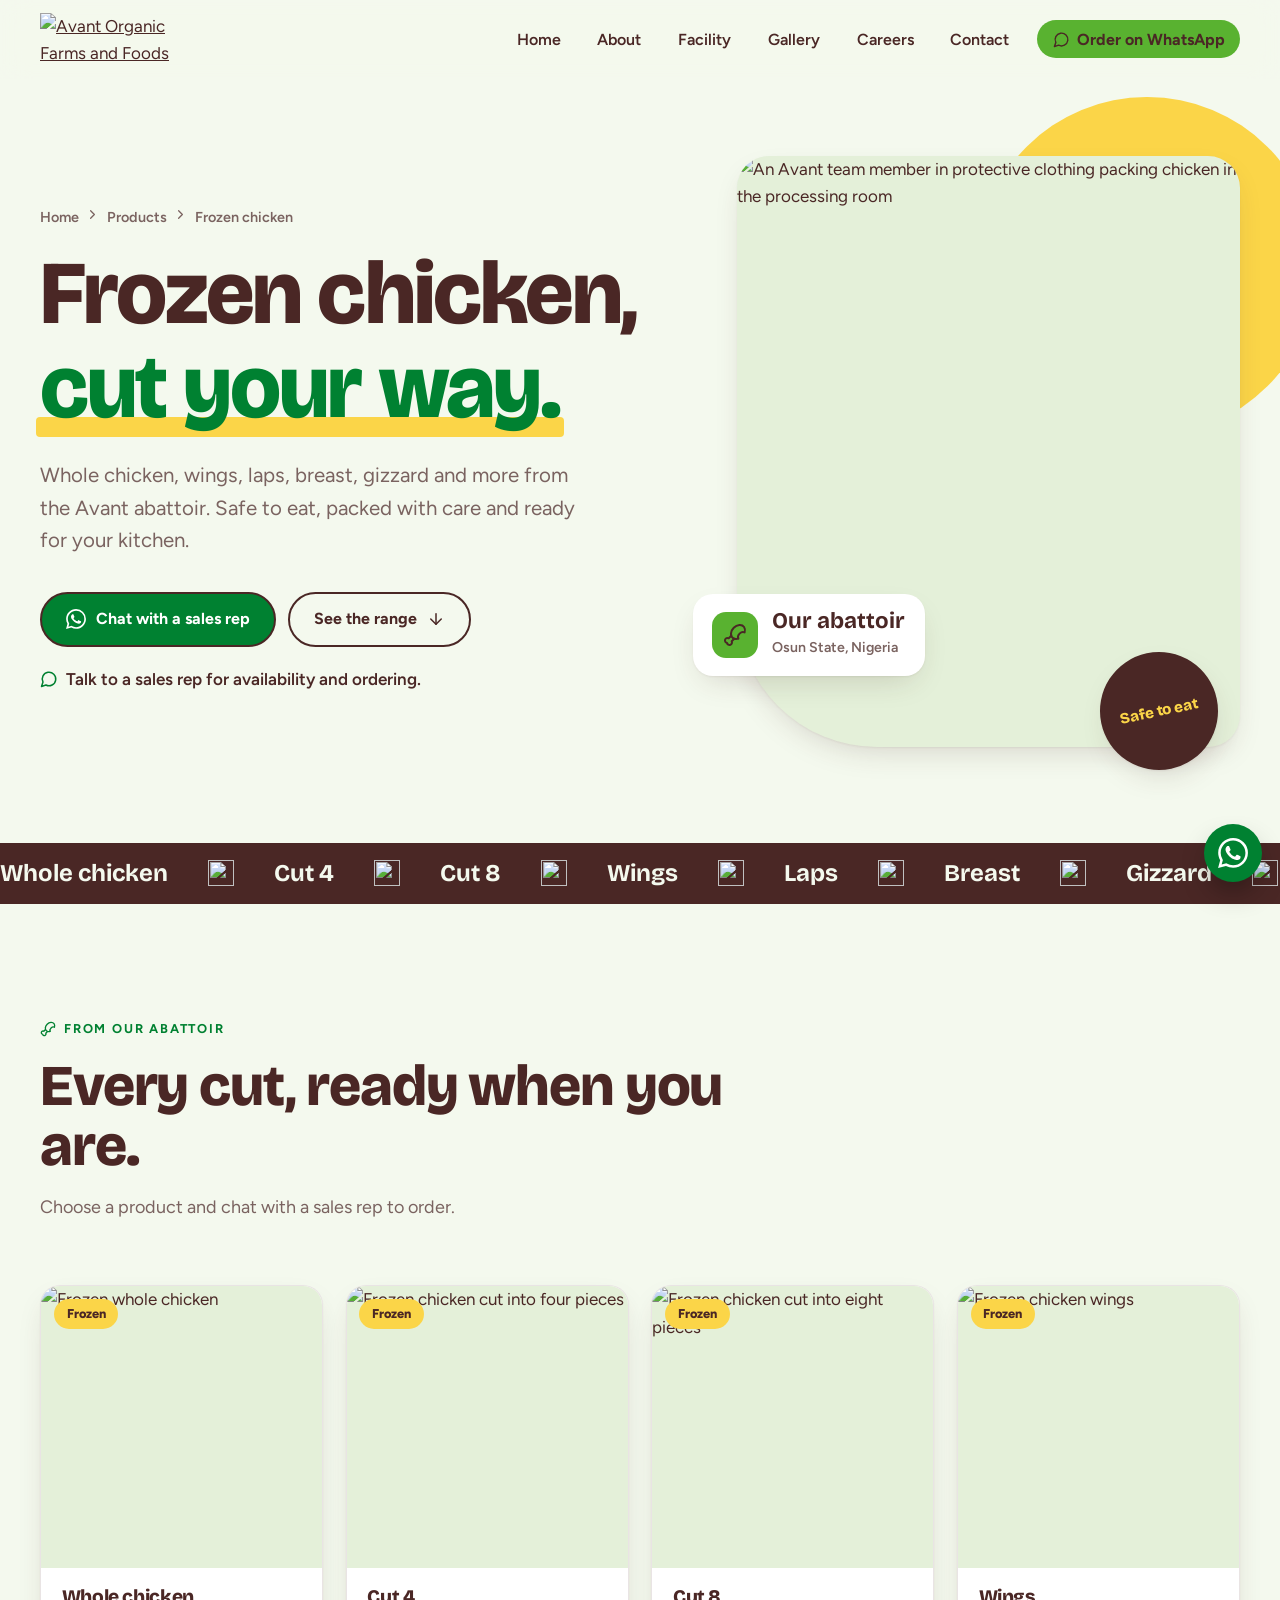
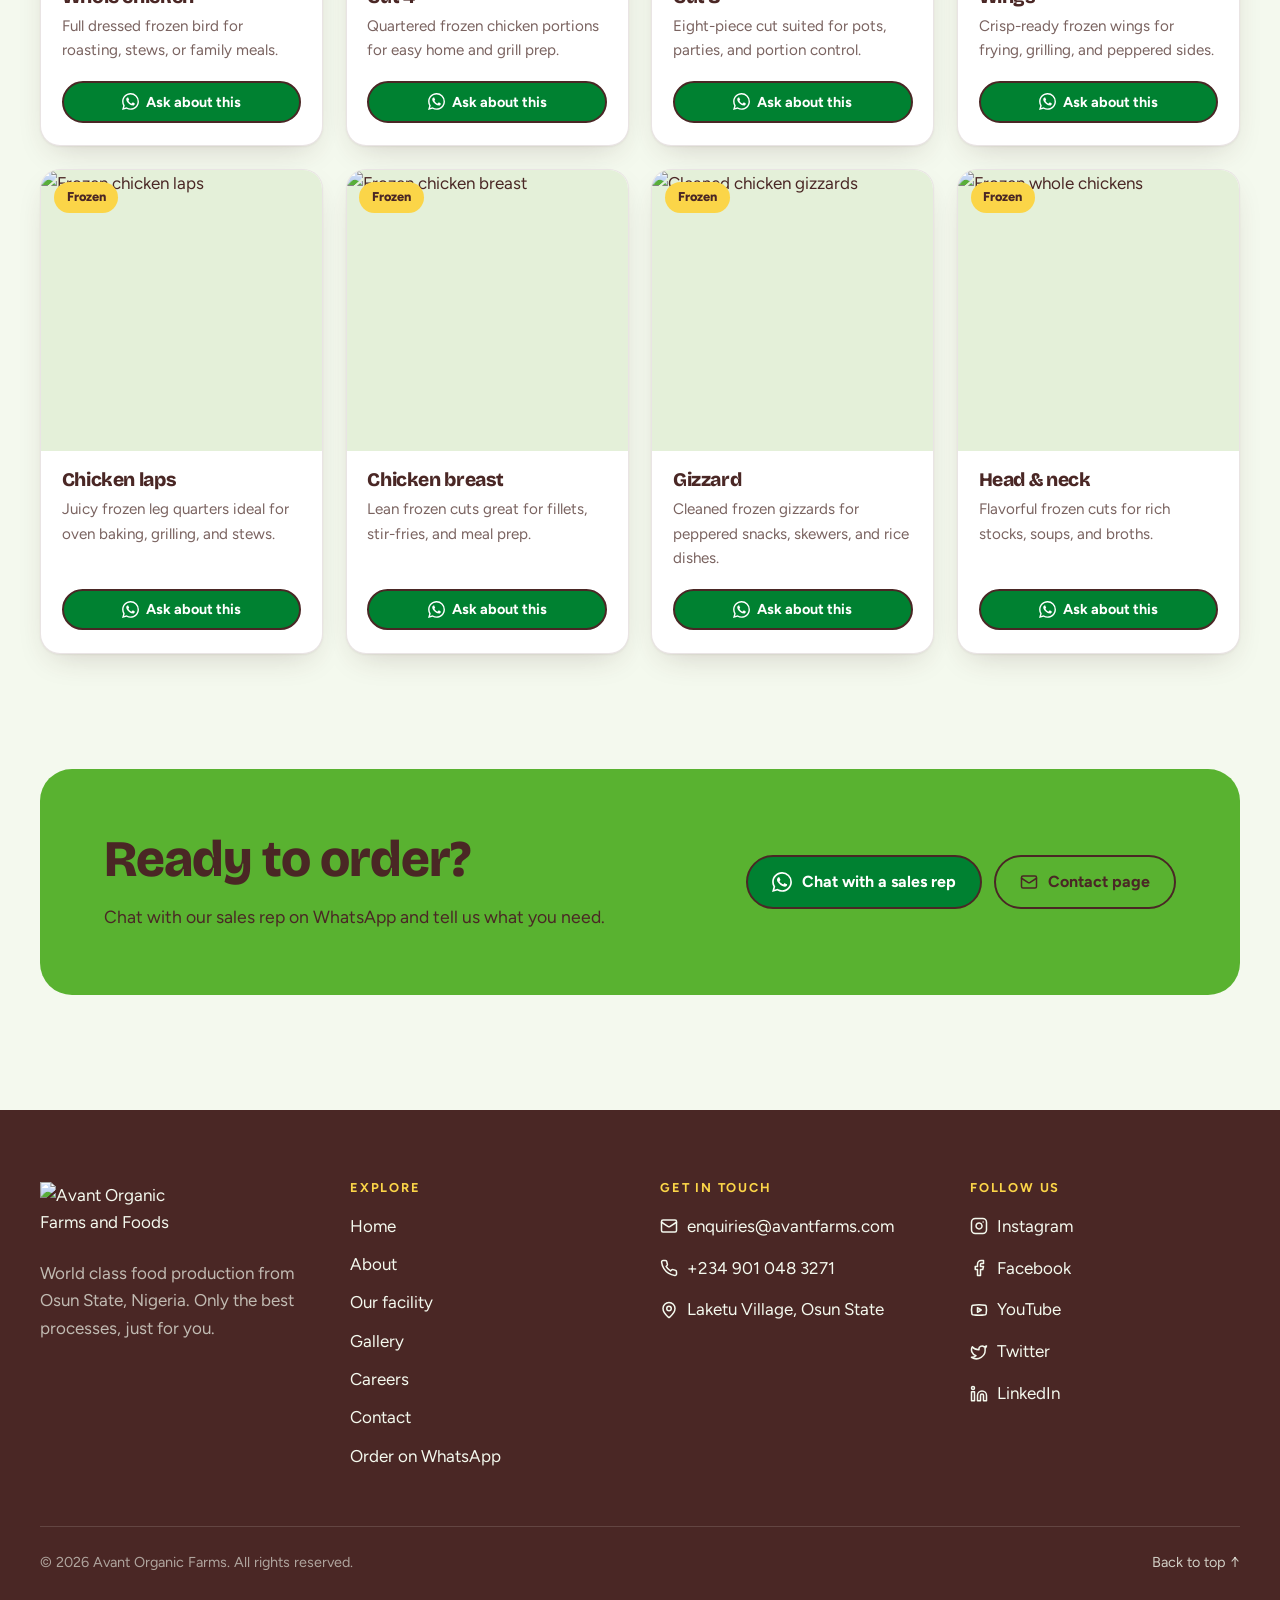
==== commit 25c1ff92: "Add files via upload" ====
--- a/abattoir.html
+++ b/abattoir.html
@@ -464,7 +464,7 @@
           <li><a href="gallery.html">Gallery</a></li>
           <li><a href="careers.html">Careers</a></li>
           <li><a href="contact.html">Contact</a></li>
-          <li><a class="hh-cta" href="index.html#partner"><i data-lucide="handshake"></i>Become a distributor</a></li>
+          <li><a class="hh-cta" href="https://wa.link/3gsqqy" target="_blank" rel="noopener"><i data-lucide="message-circle"></i>Order on WhatsApp</a></li>
         </ul>
       </div>
     </div>
@@ -496,7 +496,7 @@
           <li aria-current="page">Frozen chicken</li>
         </ol>
         <h1 id="page-title" class="reveal" style="--d:.08s">Frozen chicken, <span class="hl">cut your way.</span></h1>
-        <p class="hero__lead reveal" style="--d:.16s">Whole chicken, wings, laps, breast, gizzard and more from the Avant abattoir. Safe to eat, packed with care and ready for your kitchen or your shelf.</p>
+        <p class="hero__lead reveal" style="--d:.16s">Whole chicken, wings, laps, breast, gizzard and more from the Avant abattoir. Safe to eat, packed with care and ready for your kitchen.</p>
         <div class="hero__ctas reveal" style="--d:.24s">
           <a class="btn btn--wa" href="https://wa.link/3gsqqy" target="_blank" rel="noopener"><svg class="wa" viewBox="0 0 24 24" aria-hidden="true"><path d="M17.472 14.382c-.297-.149-1.758-.867-2.03-.967-.273-.099-.471-.148-.67.15-.197.297-.767.966-.94 1.164-.173.199-.347.223-.644.075-.297-.15-1.255-.463-2.39-1.475-.883-.788-1.48-1.761-1.653-2.059-.173-.297-.018-.458.13-.606.134-.133.298-.347.446-.52.149-.174.198-.298.298-.497.099-.198.05-.371-.025-.52-.075-.149-.669-1.612-.916-2.207-.242-.579-.487-.5-.669-.51-.173-.008-.371-.01-.57-.01-.198 0-.52.074-.792.372-.272.297-1.04 1.016-1.04 2.479 0 1.462 1.065 2.875 1.213 3.074.149.198 2.096 3.2 5.077 4.487.709.306 1.262.489 1.694.625.712.227 1.36.195 1.871.118.571-.085 1.758-.719 2.006-1.413.248-.694.248-1.289.173-1.413-.074-.124-.272-.198-.57-.347m-5.421 7.403h-.004a9.87 9.87 0 01-5.031-1.378l-.361-.214-3.741.982.998-3.648-.235-.374a9.86 9.86 0 01-1.51-5.26c.001-5.45 4.436-9.884 9.888-9.884 2.64 0 5.122 1.03 6.988 2.898a9.825 9.825 0 012.893 6.994c-.003 5.45-4.437 9.884-9.885 9.884m8.413-18.297A11.815 11.815 0 0012.05 0C5.495 0 .16 5.335.157 11.892c0 2.096.547 4.142 1.588 5.945L.057 24l6.305-1.654a11.882 11.882 0 005.683 1.448h.005c6.554 0 11.89-5.335 11.893-11.893a11.821 11.821 0 00-3.48-8.413Z"/></svg>Chat with a sales rep<span class="sr-only" style="position:absolute;width:1px;height:1px;overflow:hidden;clip:rect(0 0 0 0)"> (opens WhatsApp in a new tab)</span></a>
           <a class="btn btn--ghost" href="#range">See the range<i data-lucide="arrow-down"></i></a>
@@ -506,7 +506,7 @@
       <div class="hero__media reveal" style="--d:.2s">
         <div class="hero__blob" aria-hidden="true"></div>
         <div class="hero__photo"><img src="m/avant-processing.jpg" alt="An Avant team member in protective clothing packing chicken in the processing room" width="600" height="760" fetchpriority="high"></div>
-        <div class="hero__badge"><span class="ic"><i data-lucide="drumstick"></i></span><div><strong>Our abattoir</strong><small>Oyo State, Nigeria</small></div></div>
+        <div class="hero__badge"><span class="ic"><i data-lucide="drumstick"></i></span><div><strong>Our abattoir</strong><small>Osun State, Nigeria</small></div></div>
         <div class="hero__sticker" aria-hidden="true">Safe to eat</div>
       </div>
     </div>
@@ -514,8 +514,8 @@
 
   <div class="marquee" aria-hidden="true">
     <div class="marquee__track">
-      <span>Whole chicken <i data-lucide="sparkle"></i> Cut 4 <i data-lucide="sparkle"></i> Cut 8 <i data-lucide="sparkle"></i> Wings <i data-lucide="sparkle"></i> Laps <i data-lucide="sparkle"></i> Breast <i data-lucide="sparkle"></i> Gizzard <i data-lucide="sparkle"></i> Head &amp; neck <i data-lucide="sparkle"></i> </span>
-      <span>Whole chicken <i data-lucide="sparkle"></i> Cut 4 <i data-lucide="sparkle"></i> Cut 8 <i data-lucide="sparkle"></i> Wings <i data-lucide="sparkle"></i> Laps <i data-lucide="sparkle"></i> Breast <i data-lucide="sparkle"></i> Gizzard <i data-lucide="sparkle"></i> Head &amp; neck <i data-lucide="sparkle"></i> </span>
+      <span>Whole chicken <img class="sep" src="m/avant-mark.png" alt="" width="26" height="26"> Cut 4 <img class="sep" src="m/avant-mark.png" alt="" width="26" height="26"> Cut 8 <img class="sep" src="m/avant-mark.png" alt="" width="26" height="26"> Wings <img class="sep" src="m/avant-mark.png" alt="" width="26" height="26"> Laps <img class="sep" src="m/avant-mark.png" alt="" width="26" height="26"> Breast <img class="sep" src="m/avant-mark.png" alt="" width="26" height="26"> Gizzard <img class="sep" src="m/avant-mark.png" alt="" width="26" height="26"> Head &amp; neck <img class="sep" src="m/avant-mark.png" alt="" width="26" height="26"> </span>
+      <span>Whole chicken <img class="sep" src="m/avant-mark.png" alt="" width="26" height="26"> Cut 4 <img class="sep" src="m/avant-mark.png" alt="" width="26" height="26"> Cut 8 <img class="sep" src="m/avant-mark.png" alt="" width="26" height="26"> Wings <img class="sep" src="m/avant-mark.png" alt="" width="26" height="26"> Laps <img class="sep" src="m/avant-mark.png" alt="" width="26" height="26"> Breast <img class="sep" src="m/avant-mark.png" alt="" width="26" height="26"> Gizzard <img class="sep" src="m/avant-mark.png" alt="" width="26" height="26"> Head &amp; neck <img class="sep" src="m/avant-mark.png" alt="" width="26" height="26"> </span>
     </div>
   </div>
 
@@ -524,95 +524,73 @@
       <div class="section-head">
         <span class="eyebrow reveal"><i data-lucide="drumstick"></i>From our abattoir</span>
         <h2 id="range-title" class="reveal" style="--d:.08s">Every cut, ready when you are.</h2>
-        <p class="reveal" style="--d:.16s">Frozen chicken from the Avant abattoir, prepared in clean rooms by a trained team in protective clothing. Choose a product and chat with a sales rep to order.</p>
+        <p class="reveal" style="--d:.16s">Choose a product and chat with a sales rep to order.</p>
       </div>
-      <div class="pgrid pgrid--sq">
+      <div class="pgrid pgrid--4 pgrid--sq">
         <article class="pitem reveal">
-          <div class="pitem__img"><img src="m/chicken-whole.jpg" alt="Frozen whole chicken, cleaned and ready to cook" loading="lazy"><span class="pitem__chip">Frozen</span></div>
+          <div class="pitem__img"><img src="m/chicken-whole.jpg" alt="Frozen whole chicken" loading="lazy" width="580" height="580"><span class="pitem__chip">Frozen</span></div>
           <div class="pitem__body">
             <h3>Whole chicken</h3>
-            <p>Frozen whole chicken, cleaned and packed.</p>
+            <p>Full dressed frozen bird for roasting, stews, or family meals.</p>
             <a class="btn btn--wa" href="https://wa.link/3gsqqy" target="_blank" rel="noopener"><svg class="wa" viewBox="0 0 24 24" aria-hidden="true"><path d="M17.472 14.382c-.297-.149-1.758-.867-2.03-.967-.273-.099-.471-.148-.67.15-.197.297-.767.966-.94 1.164-.173.199-.347.223-.644.075-.297-.15-1.255-.463-2.39-1.475-.883-.788-1.48-1.761-1.653-2.059-.173-.297-.018-.458.13-.606.134-.133.298-.347.446-.52.149-.174.198-.298.298-.497.099-.198.05-.371-.025-.52-.075-.149-.669-1.612-.916-2.207-.242-.579-.487-.5-.669-.51-.173-.008-.371-.01-.57-.01-.198 0-.52.074-.792.372-.272.297-1.04 1.016-1.04 2.479 0 1.462 1.065 2.875 1.213 3.074.149.198 2.096 3.2 5.077 4.487.709.306 1.262.489 1.694.625.712.227 1.36.195 1.871.118.571-.085 1.758-.719 2.006-1.413.248-.694.248-1.289.173-1.413-.074-.124-.272-.198-.57-.347m-5.421 7.403h-.004a9.87 9.87 0 01-5.031-1.378l-.361-.214-3.741.982.998-3.648-.235-.374a9.86 9.86 0 01-1.51-5.26c.001-5.45 4.436-9.884 9.888-9.884 2.64 0 5.122 1.03 6.988 2.898a9.825 9.825 0 012.893 6.994c-.003 5.45-4.437 9.884-9.885 9.884m8.413-18.297A11.815 11.815 0 0012.05 0C5.495 0 .16 5.335.157 11.892c0 2.096.547 4.142 1.588 5.945L.057 24l6.305-1.654a11.882 11.882 0 005.683 1.448h.005c6.554 0 11.89-5.335 11.893-11.893a11.821 11.821 0 00-3.48-8.413Z"/></svg>Ask about this<span class="sr-only" style="position:absolute;width:1px;height:1px;overflow:hidden;clip:rect(0 0 0 0)"> (opens WhatsApp in a new tab)</span></a>
           </div>
         </article>
         <article class="pitem reveal"><!-- PLACEHOLDER photo: replace m/chicken-cut4.jpg with your own -->
-          <div class="pitem__img"><img src="m/chicken-cut4.jpg" alt="Frozen chicken cut into four pieces" loading="lazy"><span class="pitem__chip">Frozen</span></div>
+          <div class="pitem__img"><img src="m/chicken-cut4.jpg" alt="Frozen chicken cut into four pieces" loading="lazy" width="580" height="580"><span class="pitem__chip">Frozen</span></div>
           <div class="pitem__body">
             <h3>Cut 4</h3>
-            <p>Whole chicken cut into four pieces.</p>
+            <p>Quartered frozen chicken portions for easy home and grill prep.</p>
             <a class="btn btn--wa" href="https://wa.link/3gsqqy" target="_blank" rel="noopener"><svg class="wa" viewBox="0 0 24 24" aria-hidden="true"><path d="M17.472 14.382c-.297-.149-1.758-.867-2.03-.967-.273-.099-.471-.148-.67.15-.197.297-.767.966-.94 1.164-.173.199-.347.223-.644.075-.297-.15-1.255-.463-2.39-1.475-.883-.788-1.48-1.761-1.653-2.059-.173-.297-.018-.458.13-.606.134-.133.298-.347.446-.52.149-.174.198-.298.298-.497.099-.198.05-.371-.025-.52-.075-.149-.669-1.612-.916-2.207-.242-.579-.487-.5-.669-.51-.173-.008-.371-.01-.57-.01-.198 0-.52.074-.792.372-.272.297-1.04 1.016-1.04 2.479 0 1.462 1.065 2.875 1.213 3.074.149.198 2.096 3.2 5.077 4.487.709.306 1.262.489 1.694.625.712.227 1.36.195 1.871.118.571-.085 1.758-.719 2.006-1.413.248-.694.248-1.289.173-1.413-.074-.124-.272-.198-.57-.347m-5.421 7.403h-.004a9.87 9.87 0 01-5.031-1.378l-.361-.214-3.741.982.998-3.648-.235-.374a9.86 9.86 0 01-1.51-5.26c.001-5.45 4.436-9.884 9.888-9.884 2.64 0 5.122 1.03 6.988 2.898a9.825 9.825 0 012.893 6.994c-.003 5.45-4.437 9.884-9.885 9.884m8.413-18.297A11.815 11.815 0 0012.05 0C5.495 0 .16 5.335.157 11.892c0 2.096.547 4.142 1.588 5.945L.057 24l6.305-1.654a11.882 11.882 0 005.683 1.448h.005c6.554 0 11.89-5.335 11.893-11.893a11.821 11.821 0 00-3.48-8.413Z"/></svg>Ask about this<span class="sr-only" style="position:absolute;width:1px;height:1px;overflow:hidden;clip:rect(0 0 0 0)"> (opens WhatsApp in a new tab)</span></a>
           </div>
         </article>
         <article class="pitem reveal">
-          <div class="pitem__img"><img src="m/chicken-cut8.jpg" alt="Frozen chicken cut into eight pieces on a white board" loading="lazy"><span class="pitem__chip">Frozen</span></div>
+          <div class="pitem__img"><img src="m/chicken-cut8.jpg" alt="Frozen chicken cut into eight pieces" loading="lazy" width="580" height="580"><span class="pitem__chip">Frozen</span></div>
           <div class="pitem__body">
             <h3>Cut 8</h3>
-            <p>Whole chicken cut into eight pieces.</p>
+            <p>Eight-piece cut suited for pots, parties, and portion control.</p>
             <a class="btn btn--wa" href="https://wa.link/3gsqqy" target="_blank" rel="noopener"><svg class="wa" viewBox="0 0 24 24" aria-hidden="true"><path d="M17.472 14.382c-.297-.149-1.758-.867-2.03-.967-.273-.099-.471-.148-.67.15-.197.297-.767.966-.94 1.164-.173.199-.347.223-.644.075-.297-.15-1.255-.463-2.39-1.475-.883-.788-1.48-1.761-1.653-2.059-.173-.297-.018-.458.13-.606.134-.133.298-.347.446-.52.149-.174.198-.298.298-.497.099-.198.05-.371-.025-.52-.075-.149-.669-1.612-.916-2.207-.242-.579-.487-.5-.669-.51-.173-.008-.371-.01-.57-.01-.198 0-.52.074-.792.372-.272.297-1.04 1.016-1.04 2.479 0 1.462 1.065 2.875 1.213 3.074.149.198 2.096 3.2 5.077 4.487.709.306 1.262.489 1.694.625.712.227 1.36.195 1.871.118.571-.085 1.758-.719 2.006-1.413.248-.694.248-1.289.173-1.413-.074-.124-.272-.198-.57-.347m-5.421 7.403h-.004a9.87 9.87 0 01-5.031-1.378l-.361-.214-3.741.982.998-3.648-.235-.374a9.86 9.86 0 01-1.51-5.26c.001-5.45 4.436-9.884 9.888-9.884 2.64 0 5.122 1.03 6.988 2.898a9.825 9.825 0 012.893 6.994c-.003 5.45-4.437 9.884-9.885 9.884m8.413-18.297A11.815 11.815 0 0012.05 0C5.495 0 .16 5.335.157 11.892c0 2.096.547 4.142 1.588 5.945L.057 24l6.305-1.654a11.882 11.882 0 005.683 1.448h.005c6.554 0 11.89-5.335 11.893-11.893a11.821 11.821 0 00-3.48-8.413Z"/></svg>Ask about this<span class="sr-only" style="position:absolute;width:1px;height:1px;overflow:hidden;clip:rect(0 0 0 0)"> (opens WhatsApp in a new tab)</span></a>
           </div>
         </article>
         <article class="pitem reveal">
-          <div class="pitem__img"><img src="m/chicken-wings.jpg" alt="Frozen chicken wings" loading="lazy"><span class="pitem__chip">Frozen</span></div>
+          <div class="pitem__img"><img src="m/chicken-wings.jpg" alt="Frozen chicken wings" loading="lazy" width="580" height="580"><span class="pitem__chip">Frozen</span></div>
           <div class="pitem__body">
             <h3>Wings</h3>
-            <p>Chicken wings, ready for grilling or frying.</p>
+            <p>Crisp-ready frozen wings for frying, grilling, and peppered sides.</p>
             <a class="btn btn--wa" href="https://wa.link/3gsqqy" target="_blank" rel="noopener"><svg class="wa" viewBox="0 0 24 24" aria-hidden="true"><path d="M17.472 14.382c-.297-.149-1.758-.867-2.03-.967-.273-.099-.471-.148-.67.15-.197.297-.767.966-.94 1.164-.173.199-.347.223-.644.075-.297-.15-1.255-.463-2.39-1.475-.883-.788-1.48-1.761-1.653-2.059-.173-.297-.018-.458.13-.606.134-.133.298-.347.446-.52.149-.174.198-.298.298-.497.099-.198.05-.371-.025-.52-.075-.149-.669-1.612-.916-2.207-.242-.579-.487-.5-.669-.51-.173-.008-.371-.01-.57-.01-.198 0-.52.074-.792.372-.272.297-1.04 1.016-1.04 2.479 0 1.462 1.065 2.875 1.213 3.074.149.198 2.096 3.2 5.077 4.487.709.306 1.262.489 1.694.625.712.227 1.36.195 1.871.118.571-.085 1.758-.719 2.006-1.413.248-.694.248-1.289.173-1.413-.074-.124-.272-.198-.57-.347m-5.421 7.403h-.004a9.87 9.87 0 01-5.031-1.378l-.361-.214-3.741.982.998-3.648-.235-.374a9.86 9.86 0 01-1.51-5.26c.001-5.45 4.436-9.884 9.888-9.884 2.64 0 5.122 1.03 6.988 2.898a9.825 9.825 0 012.893 6.994c-.003 5.45-4.437 9.884-9.885 9.884m8.413-18.297A11.815 11.815 0 0012.05 0C5.495 0 .16 5.335.157 11.892c0 2.096.547 4.142 1.588 5.945L.057 24l6.305-1.654a11.882 11.882 0 005.683 1.448h.005c6.554 0 11.89-5.335 11.893-11.893a11.821 11.821 0 00-3.48-8.413Z"/></svg>Ask about this<span class="sr-only" style="position:absolute;width:1px;height:1px;overflow:hidden;clip:rect(0 0 0 0)"> (opens WhatsApp in a new tab)</span></a>
           </div>
         </article>
         <article class="pitem reveal">
-          <div class="pitem__img"><img src="m/chicken-laps.jpg" alt="Frozen chicken laps, the thigh and drumstick" loading="lazy"><span class="pitem__chip">Frozen</span></div>
+          <div class="pitem__img"><img src="m/chicken-laps.jpg" alt="Frozen chicken laps" loading="lazy" width="580" height="580"><span class="pitem__chip">Frozen</span></div>
           <div class="pitem__body">
             <h3>Chicken laps</h3>
-            <p>Chicken laps (thigh and drumstick).</p>
+            <p>Juicy frozen leg quarters ideal for oven baking, grilling, and stews.</p>
             <a class="btn btn--wa" href="https://wa.link/3gsqqy" target="_blank" rel="noopener"><svg class="wa" viewBox="0 0 24 24" aria-hidden="true"><path d="M17.472 14.382c-.297-.149-1.758-.867-2.03-.967-.273-.099-.471-.148-.67.15-.197.297-.767.966-.94 1.164-.173.199-.347.223-.644.075-.297-.15-1.255-.463-2.39-1.475-.883-.788-1.48-1.761-1.653-2.059-.173-.297-.018-.458.13-.606.134-.133.298-.347.446-.52.149-.174.198-.298.298-.497.099-.198.05-.371-.025-.52-.075-.149-.669-1.612-.916-2.207-.242-.579-.487-.5-.669-.51-.173-.008-.371-.01-.57-.01-.198 0-.52.074-.792.372-.272.297-1.04 1.016-1.04 2.479 0 1.462 1.065 2.875 1.213 3.074.149.198 2.096 3.2 5.077 4.487.709.306 1.262.489 1.694.625.712.227 1.36.195 1.871.118.571-.085 1.758-.719 2.006-1.413.248-.694.248-1.289.173-1.413-.074-.124-.272-.198-.57-.347m-5.421 7.403h-.004a9.87 9.87 0 01-5.031-1.378l-.361-.214-3.741.982.998-3.648-.235-.374a9.86 9.86 0 01-1.51-5.26c.001-5.45 4.436-9.884 9.888-9.884 2.64 0 5.122 1.03 6.988 2.898a9.825 9.825 0 012.893 6.994c-.003 5.45-4.437 9.884-9.885 9.884m8.413-18.297A11.815 11.815 0 0012.05 0C5.495 0 .16 5.335.157 11.892c0 2.096.547 4.142 1.588 5.945L.057 24l6.305-1.654a11.882 11.882 0 005.683 1.448h.005c6.554 0 11.89-5.335 11.893-11.893a11.821 11.821 0 00-3.48-8.413Z"/></svg>Ask about this<span class="sr-only" style="position:absolute;width:1px;height:1px;overflow:hidden;clip:rect(0 0 0 0)"> (opens WhatsApp in a new tab)</span></a>
           </div>
         </article>
         <article class="pitem reveal">
-          <div class="pitem__img"><img src="m/chicken-breast.jpg" alt="Frozen chicken breast" loading="lazy"><span class="pitem__chip">Frozen</span></div>
+          <div class="pitem__img"><img src="m/chicken-breast.jpg" alt="Frozen chicken breast" loading="lazy" width="580" height="580"><span class="pitem__chip">Frozen</span></div>
           <div class="pitem__body">
             <h3>Chicken breast</h3>
-            <p>Chicken breast, a lean cut for the pot or the grill.</p>
+            <p>Lean frozen cuts great for fillets, stir-fries, and meal prep.</p>
             <a class="btn btn--wa" href="https://wa.link/3gsqqy" target="_blank" rel="noopener"><svg class="wa" viewBox="0 0 24 24" aria-hidden="true"><path d="M17.472 14.382c-.297-.149-1.758-.867-2.03-.967-.273-.099-.471-.148-.67.15-.197.297-.767.966-.94 1.164-.173.199-.347.223-.644.075-.297-.15-1.255-.463-2.39-1.475-.883-.788-1.48-1.761-1.653-2.059-.173-.297-.018-.458.13-.606.134-.133.298-.347.446-.52.149-.174.198-.298.298-.497.099-.198.05-.371-.025-.52-.075-.149-.669-1.612-.916-2.207-.242-.579-.487-.5-.669-.51-.173-.008-.371-.01-.57-.01-.198 0-.52.074-.792.372-.272.297-1.04 1.016-1.04 2.479 0 1.462 1.065 2.875 1.213 3.074.149.198 2.096 3.2 5.077 4.487.709.306 1.262.489 1.694.625.712.227 1.36.195 1.871.118.571-.085 1.758-.719 2.006-1.413.248-.694.248-1.289.173-1.413-.074-.124-.272-.198-.57-.347m-5.421 7.403h-.004a9.87 9.87 0 01-5.031-1.378l-.361-.214-3.741.982.998-3.648-.235-.374a9.86 9.86 0 01-1.51-5.26c.001-5.45 4.436-9.884 9.888-9.884 2.64 0 5.122 1.03 6.988 2.898a9.825 9.825 0 012.893 6.994c-.003 5.45-4.437 9.884-9.885 9.884m8.413-18.297A11.815 11.815 0 0012.05 0C5.495 0 .16 5.335.157 11.892c0 2.096.547 4.142 1.588 5.945L.057 24l6.305-1.654a11.882 11.882 0 005.683 1.448h.005c6.554 0 11.89-5.335 11.893-11.893a11.821 11.821 0 00-3.48-8.413Z"/></svg>Ask about this<span class="sr-only" style="position:absolute;width:1px;height:1px;overflow:hidden;clip:rect(0 0 0 0)"> (opens WhatsApp in a new tab)</span></a>
           </div>
         </article>
         <article class="pitem reveal">
-          <div class="pitem__img"><img src="m/chicken-gizzard.jpg" alt="A pile of cleaned chicken gizzards" loading="lazy"><span class="pitem__chip">Frozen</span></div>
+          <div class="pitem__img"><img src="m/chicken-gizzard.jpg" alt="Cleaned chicken gizzards" loading="lazy" width="580" height="580"><span class="pitem__chip">Frozen</span></div>
           <div class="pitem__body">
             <h3>Gizzard</h3>
-            <p>Cleaned chicken gizzard.</p>
+            <p>Cleaned frozen gizzards for peppered snacks, skewers, and rice dishes.</p>
             <a class="btn btn--wa" href="https://wa.link/3gsqqy" target="_blank" rel="noopener"><svg class="wa" viewBox="0 0 24 24" aria-hidden="true"><path d="M17.472 14.382c-.297-.149-1.758-.867-2.03-.967-.273-.099-.471-.148-.67.15-.197.297-.767.966-.94 1.164-.173.199-.347.223-.644.075-.297-.15-1.255-.463-2.39-1.475-.883-.788-1.48-1.761-1.653-2.059-.173-.297-.018-.458.13-.606.134-.133.298-.347.446-.52.149-.174.198-.298.298-.497.099-.198.05-.371-.025-.52-.075-.149-.669-1.612-.916-2.207-.242-.579-.487-.5-.669-.51-.173-.008-.371-.01-.57-.01-.198 0-.52.074-.792.372-.272.297-1.04 1.016-1.04 2.479 0 1.462 1.065 2.875 1.213 3.074.149.198 2.096 3.2 5.077 4.487.709.306 1.262.489 1.694.625.712.227 1.36.195 1.871.118.571-.085 1.758-.719 2.006-1.413.248-.694.248-1.289.173-1.413-.074-.124-.272-.198-.57-.347m-5.421 7.403h-.004a9.87 9.87 0 01-5.031-1.378l-.361-.214-3.741.982.998-3.648-.235-.374a9.86 9.86 0 01-1.51-5.26c.001-5.45 4.436-9.884 9.888-9.884 2.64 0 5.122 1.03 6.988 2.898a9.825 9.825 0 012.893 6.994c-.003 5.45-4.437 9.884-9.885 9.884m8.413-18.297A11.815 11.815 0 0012.05 0C5.495 0 .16 5.335.157 11.892c0 2.096.547 4.142 1.588 5.945L.057 24l6.305-1.654a11.882 11.882 0 005.683 1.448h.005c6.554 0 11.89-5.335 11.893-11.893a11.821 11.821 0 00-3.48-8.413Z"/></svg>Ask about this<span class="sr-only" style="position:absolute;width:1px;height:1px;overflow:hidden;clip:rect(0 0 0 0)"> (opens WhatsApp in a new tab)</span></a>
           </div>
         </article>
         <article class="pitem reveal"><!-- PLACEHOLDER photo: replace m/chicken-head-neck.jpg with your own -->
-          <div class="pitem__img"><img src="m/chicken-head-neck.jpg" alt="Frozen whole chickens on a table" loading="lazy"><span class="pitem__chip">Frozen</span></div>
+          <div class="pitem__img"><img src="m/chicken-head-neck.jpg" alt="Frozen whole chickens" loading="lazy" width="580" height="580"><span class="pitem__chip">Frozen</span></div>
           <div class="pitem__body">
             <h3>Head &amp; neck</h3>
-            <p>Chicken head and neck.</p>
+            <p>Flavorful frozen cuts for rich stocks, soups, and broths.</p>
             <a class="btn btn--wa" href="https://wa.link/3gsqqy" target="_blank" rel="noopener"><svg class="wa" viewBox="0 0 24 24" aria-hidden="true"><path d="M17.472 14.382c-.297-.149-1.758-.867-2.03-.967-.273-.099-.471-.148-.67.15-.197.297-.767.966-.94 1.164-.173.199-.347.223-.644.075-.297-.15-1.255-.463-2.39-1.475-.883-.788-1.48-1.761-1.653-2.059-.173-.297-.018-.458.13-.606.134-.133.298-.347.446-.52.149-.174.198-.298.298-.497.099-.198.05-.371-.025-.52-.075-.149-.669-1.612-.916-2.207-.242-.579-.487-.5-.669-.51-.173-.008-.371-.01-.57-.01-.198 0-.52.074-.792.372-.272.297-1.04 1.016-1.04 2.479 0 1.462 1.065 2.875 1.213 3.074.149.198 2.096 3.2 5.077 4.487.709.306 1.262.489 1.694.625.712.227 1.36.195 1.871.118.571-.085 1.758-.719 2.006-1.413.248-.694.248-1.289.173-1.413-.074-.124-.272-.198-.57-.347m-5.421 7.403h-.004a9.87 9.87 0 01-5.031-1.378l-.361-.214-3.741.982.998-3.648-.235-.374a9.86 9.86 0 01-1.51-5.26c.001-5.45 4.436-9.884 9.888-9.884 2.64 0 5.122 1.03 6.988 2.898a9.825 9.825 0 012.893 6.994c-.003 5.45-4.437 9.884-9.885 9.884m8.413-18.297A11.815 11.815 0 0012.05 0C5.495 0 .16 5.335.157 11.892c0 2.096.547 4.142 1.588 5.945L.057 24l6.305-1.654a11.882 11.882 0 005.683 1.448h.005c6.554 0 11.89-5.335 11.893-11.893a11.821 11.821 0 00-3.48-8.413Z"/></svg>Ask about this<span class="sr-only" style="position:absolute;width:1px;height:1px;overflow:hidden;clip:rect(0 0 0 0)"> (opens WhatsApp in a new tab)</span></a>
           </div>
         </article>
-        <article class="pitem pitem--more reveal">
-          <div class="pitem__body">
-            <span class="ic"><i data-lucide="sparkles"></i></span>
-            <h3>Need something else?</h3>
-            <p>Other cuts and bulk orders are available. Tell us what you need.</p>
-            <a class="btn btn--wa" href="https://wa.link/3gsqqy" target="_blank" rel="noopener"><svg class="wa" viewBox="0 0 24 24" aria-hidden="true"><path d="M17.472 14.382c-.297-.149-1.758-.867-2.03-.967-.273-.099-.471-.148-.67.15-.197.297-.767.966-.94 1.164-.173.199-.347.223-.644.075-.297-.15-1.255-.463-2.39-1.475-.883-.788-1.48-1.761-1.653-2.059-.173-.297-.018-.458.13-.606.134-.133.298-.347.446-.52.149-.174.198-.298.298-.497.099-.198.05-.371-.025-.52-.075-.149-.669-1.612-.916-2.207-.242-.579-.487-.5-.669-.51-.173-.008-.371-.01-.57-.01-.198 0-.52.074-.792.372-.272.297-1.04 1.016-1.04 2.479 0 1.462 1.065 2.875 1.213 3.074.149.198 2.096 3.2 5.077 4.487.709.306 1.262.489 1.694.625.712.227 1.36.195 1.871.118.571-.085 1.758-.719 2.006-1.413.248-.694.248-1.289.173-1.413-.074-.124-.272-.198-.57-.347m-5.421 7.403h-.004a9.87 9.87 0 01-5.031-1.378l-.361-.214-3.741.982.998-3.648-.235-.374a9.86 9.86 0 01-1.51-5.26c.001-5.45 4.436-9.884 9.888-9.884 2.64 0 5.122 1.03 6.988 2.898a9.825 9.825 0 012.893 6.994c-.003 5.45-4.437 9.884-9.885 9.884m8.413-18.297A11.815 11.815 0 0012.05 0C5.495 0 .16 5.335.157 11.892c0 2.096.547 4.142 1.588 5.945L.057 24l6.305-1.654a11.882 11.882 0 005.683 1.448h.005c6.554 0 11.89-5.335 11.893-11.893a11.821 11.821 0 00-3.48-8.413Z"/></svg>Ask our sales team<span class="sr-only" style="position:absolute;width:1px;height:1px;overflow:hidden;clip:rect(0 0 0 0)"> (opens WhatsApp in a new tab)</span></a>
-          </div>
-        </article>
-      </div>
-    </div>
-  </section>
-
-  <section class="promise" aria-labelledby="how-title">
-    <div class="wrap">
-      <div class="section-head">
-        <span class="eyebrow reveal"><i data-lucide="list-checks"></i>How to order</span>
-        <h2 id="how-title" class="reveal" style="--d:.08s">Ordering is one message away.</h2>
-      </div>
-      <div class="promise__grid">
-        <article class="pcard reveal"><span class="ic"><i data-lucide="list-checks"></i></span><h3>1. Choose</h3><p>Pick the products you need from the list above.</p></article>
-        <article class="pcard reveal" style="--d:.08s"><span class="ic"><i data-lucide="message-circle"></i></span><h3>2. Message us</h3><p>Tap the WhatsApp button and tell our sales rep what you want and how much.</p></article>
-        <article class="pcard reveal" style="--d:.16s"><span class="ic"><i data-lucide="truck"></i></span><h3>3. We confirm</h3><p>We confirm availability and arrange delivery or pick-up with you.</p></article>
       </div>
     </div>
   </section>
@@ -647,7 +625,7 @@
       <a href="index.html" aria-label="Avant Organic Farms and Foods home">
         <img src="m/avant-logo-white.png" alt="Avant Organic Farms and Foods" width="171" height="62">
       </a>
-      <p>World class food production from Oyo State, Nigeria. Only the best processes, just for you.</p>
+      <p>World class food production from Osun State, Nigeria. Only the best processes, just for you.</p>
     </div>
     <nav aria-label="Footer">
       <h2>Explore</h2>
@@ -658,7 +636,7 @@
         <li><a href="gallery.html">Gallery</a></li>
         <li><a href="careers.html">Careers</a></li>
         <li><a href="contact.html">Contact</a></li>
-        <li><a href="index.html#partner">Become a distributor</a></li>
+        <li><a href="https://wa.link/3gsqqy" target="_blank" rel="noopener">Order on WhatsApp</a></li>
       </ul>
     </nav>
     <div>
@@ -666,7 +644,7 @@
       <ul>
         <li><a href="mailto:enquiries@avantfarms.com"><i data-lucide="mail"></i>enquiries@avantfarms.com</a></li>
         <li><a href="tel:+2349010483271"><i data-lucide="phone"></i>+234 901 048 3271</a></li>
-        <li><a href="https://www.google.com/maps/search/?api=1&amp;query=Klm+32+Ibadan-Iwo+Road+Laketu+Village+Oyo+State+Nigeria" target="_blank" rel="noopener"><i data-lucide="map-pin"></i>Laketu Village, Oyo State</a></li>
+        <li><a href="https://www.google.com/maps/search/?api=1&amp;query=Klm+32+Ibadan-Iwo+Road+Laketu+Village+Oyo+State+Nigeria" target="_blank" rel="noopener"><i data-lucide="map-pin"></i>Laketu Village, Osun State</a></li>
       </ul>
     </div>
     <div>
--- a/assets/extras.css
+++ b/assets/extras.css
@@ -128,3 +128,54 @@
 @media (max-width:560px){.positions{grid-template-columns:1fr}.keepprivate .founders__note{grid-template-columns:1fr}}
 .hall + .cta{padding-top:clamp(3rem,6vw,5rem)}
 @media (min-width:700px){.branch-list--2{grid-template-columns:repeat(2,minmax(0,1fr))}}
+
+/* ---------- Product pages ---------- */
+.pgrid{display:grid;gap:1.4rem;grid-template-columns:repeat(auto-fill,minmax(min(100%,265px),1fr))}
+.pitem{display:flex;flex-direction:column;background:var(--paper);border:1px solid var(--line);border-radius:var(--r-md);overflow:hidden;box-shadow:var(--shadow);transition:transform .35s var(--ease)}
+.pitem:hover{transform:translateY(-4px)}
+.pitem__img{position:relative;aspect-ratio:4/3;overflow:hidden;background:var(--cream-2)}
+.pgrid--sq .pitem__img{aspect-ratio:1}
+.pgrid--tall .pitem__img{aspect-ratio:3/4}
+.pitem__img img{width:100%;height:100%;object-fit:cover;transition:transform .7s var(--ease)}
+.pitem:hover .pitem__img img{transform:scale(1.05)}
+.pitem__chip{position:absolute;top:.8rem;left:.8rem;padding:.3rem .8rem;border-radius:999px;background:var(--sun);color:var(--ink);font-weight:800;font-size:.8rem}
+.pitem__body{display:flex;flex-direction:column;gap:.45rem;padding:1.2rem 1.3rem 1.4rem;flex:1}
+.pitem__body h3{font-size:1.35rem}
+.pitem__body p{color:var(--slate);font-size:.95rem;flex:1}
+.pitem .btn{width:100%;justify-content:center;margin-top:.7rem;padding:.65rem 1rem;font-size:.9rem;gap:.45rem}
+.pitem .btn svg.wa{width:17px;height:17px}
+.btn--wa{background:var(--coral);color:#fff}
+.btn--wa:hover{background:var(--ink);color:#fff}
+.btn svg.wa,.wa-float svg.wa{width:20px;height:20px;fill:currentColor;flex:none}
+.pitem--more{border:2px dashed var(--cream-2);background:transparent;box-shadow:none;justify-content:center;text-align:center}
+.pitem--more .pitem__body{align-items:center;justify-content:center;padding:2rem 1.5rem}
+.pitem--more .ic{display:grid;place-items:center;width:56px;height:56px;border-radius:16px;background:var(--sun);color:var(--ink);margin-bottom:.4rem}
+.pitem--more .btn{width:auto}
+.pgroup + .pgroup{margin-top:clamp(2.5rem,5vw,4rem)}
+.pgroup__head{display:flex;flex-wrap:wrap;align-items:end;justify-content:space-between;gap:.6rem 2rem;margin-bottom:1.6rem}
+.pgroup__head h3{font-size:clamp(1.5rem,2.8vw,2.1rem)}
+.pgroup__head p{color:var(--slate);max-width:32rem}
+.noprice{display:inline-flex;align-items:center;gap:.5rem;margin-top:1.2rem;font-weight:600;color:var(--ink)}
+.noprice svg{width:18px;height:18px;color:var(--coral)}
+.wa-float{position:fixed;right:1.1rem;bottom:1.1rem;z-index:40;display:grid;place-items:center;width:58px;height:58px;border-radius:50%;background:var(--coral);color:#fff;box-shadow:0 14px 30px -8px rgba(0,0,0,.45);transition:transform .3s var(--ease),background .3s}
+.wa-float:hover{transform:scale(1.08);background:var(--ink)}
+.wa-float svg.wa{width:30px;height:30px}
+/* home page product cards that link through */
+.aisle__link{position:absolute;inset:0;z-index:2;border-radius:inherit}
+.aisle__link:focus-visible{outline:3px solid var(--sun);outline-offset:-3px}
+.aisle__more{display:inline-flex;align-items:center;gap:.35rem;margin-top:.7rem;font-weight:700;font-size:.9rem;color:var(--sun)}
+.aisle__more svg{width:16px;height:16px;transition:transform .3s var(--ease)}
+.aisle:hover .aisle__more svg{transform:translateX(4px)}
+.pgrid .pitem--more{grid-column:1/-1}
+@media (min-width:760px){.pgrid .pitem--more .pitem__body{flex-direction:row;flex-wrap:wrap;justify-content:center;text-align:left;gap:1.2rem 1.6rem}.pgrid .pitem--more .pitem__body p{flex:0 1 26rem}.pgrid .pitem--more .ic{margin:0}.pgrid .pitem--more .btn{margin:0}}
+
+/* ---------- Product grids ---------- */
+.pgrid--4{grid-template-columns:repeat(4,minmax(0,1fr))}
+.pgrid--3{grid-template-columns:repeat(3,minmax(0,1fr))}
+.pgrid--4 .pitem__body h3{font-size:1.2rem}
+.hall__photos .int{aspect-ratio:1483/720}
+@media (max-width:1000px){.pgrid--4{grid-template-columns:repeat(2,minmax(0,1fr))}}
+@media (max-width:860px){.pgrid--3{grid-template-columns:repeat(2,minmax(0,1fr))}}
+@media (max-width:520px){.pgrid--4,.pgrid--3{grid-template-columns:1fr}}
+/* Marquee separator */
+.marquee .sep{display:block;flex:none;width:26px;height:26px;object-fit:contain}
